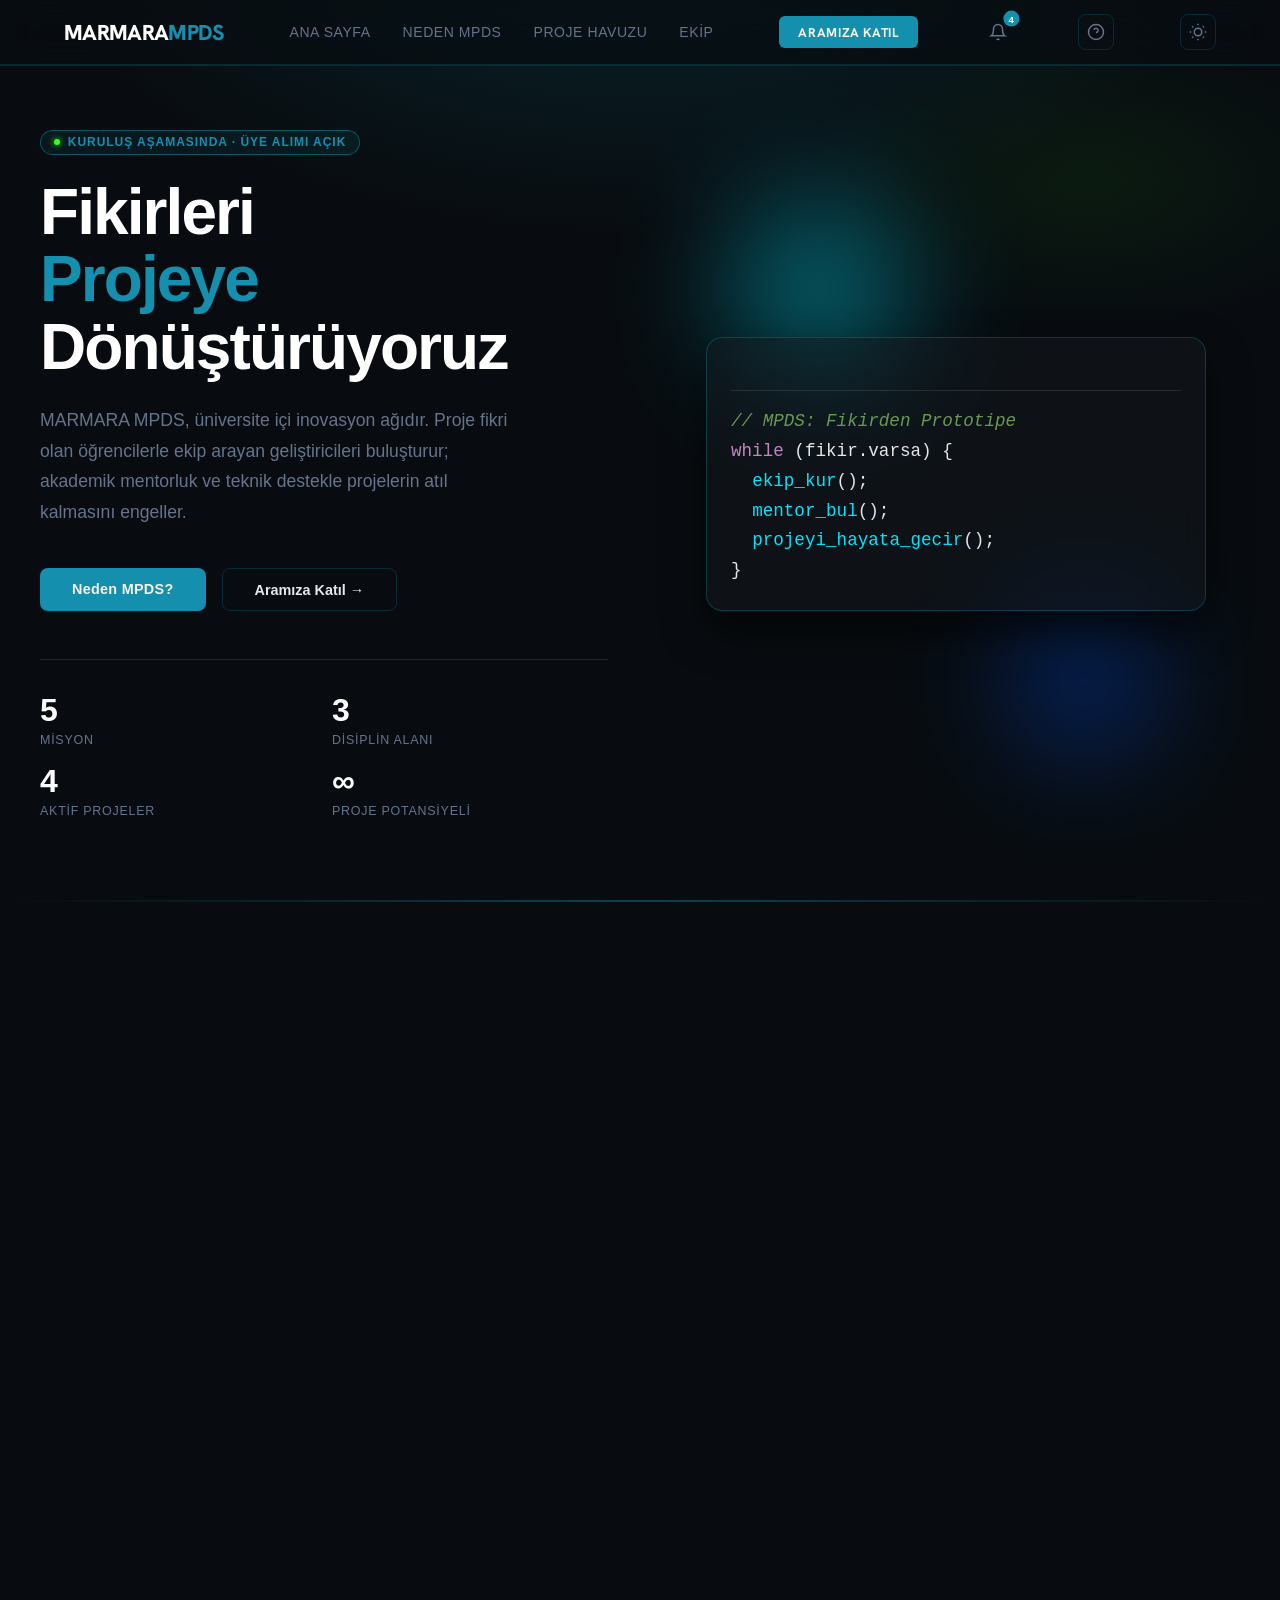
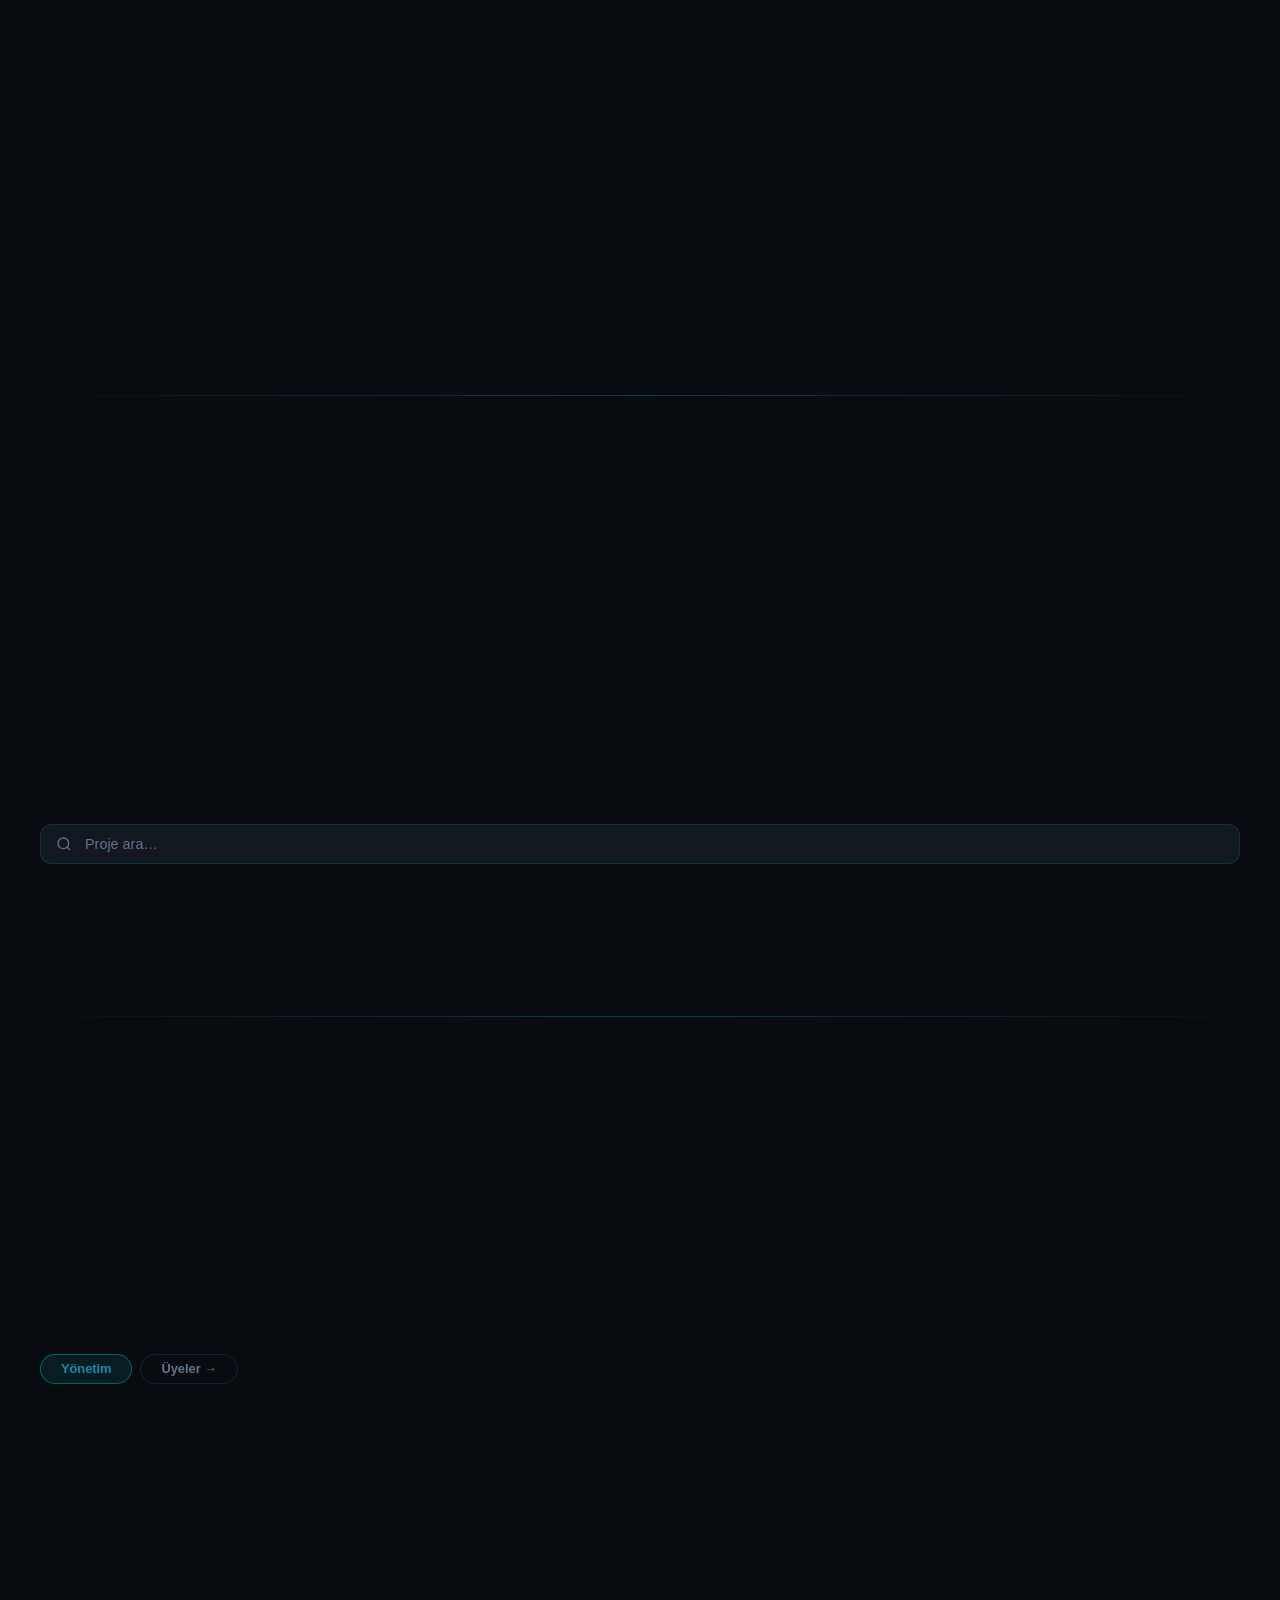
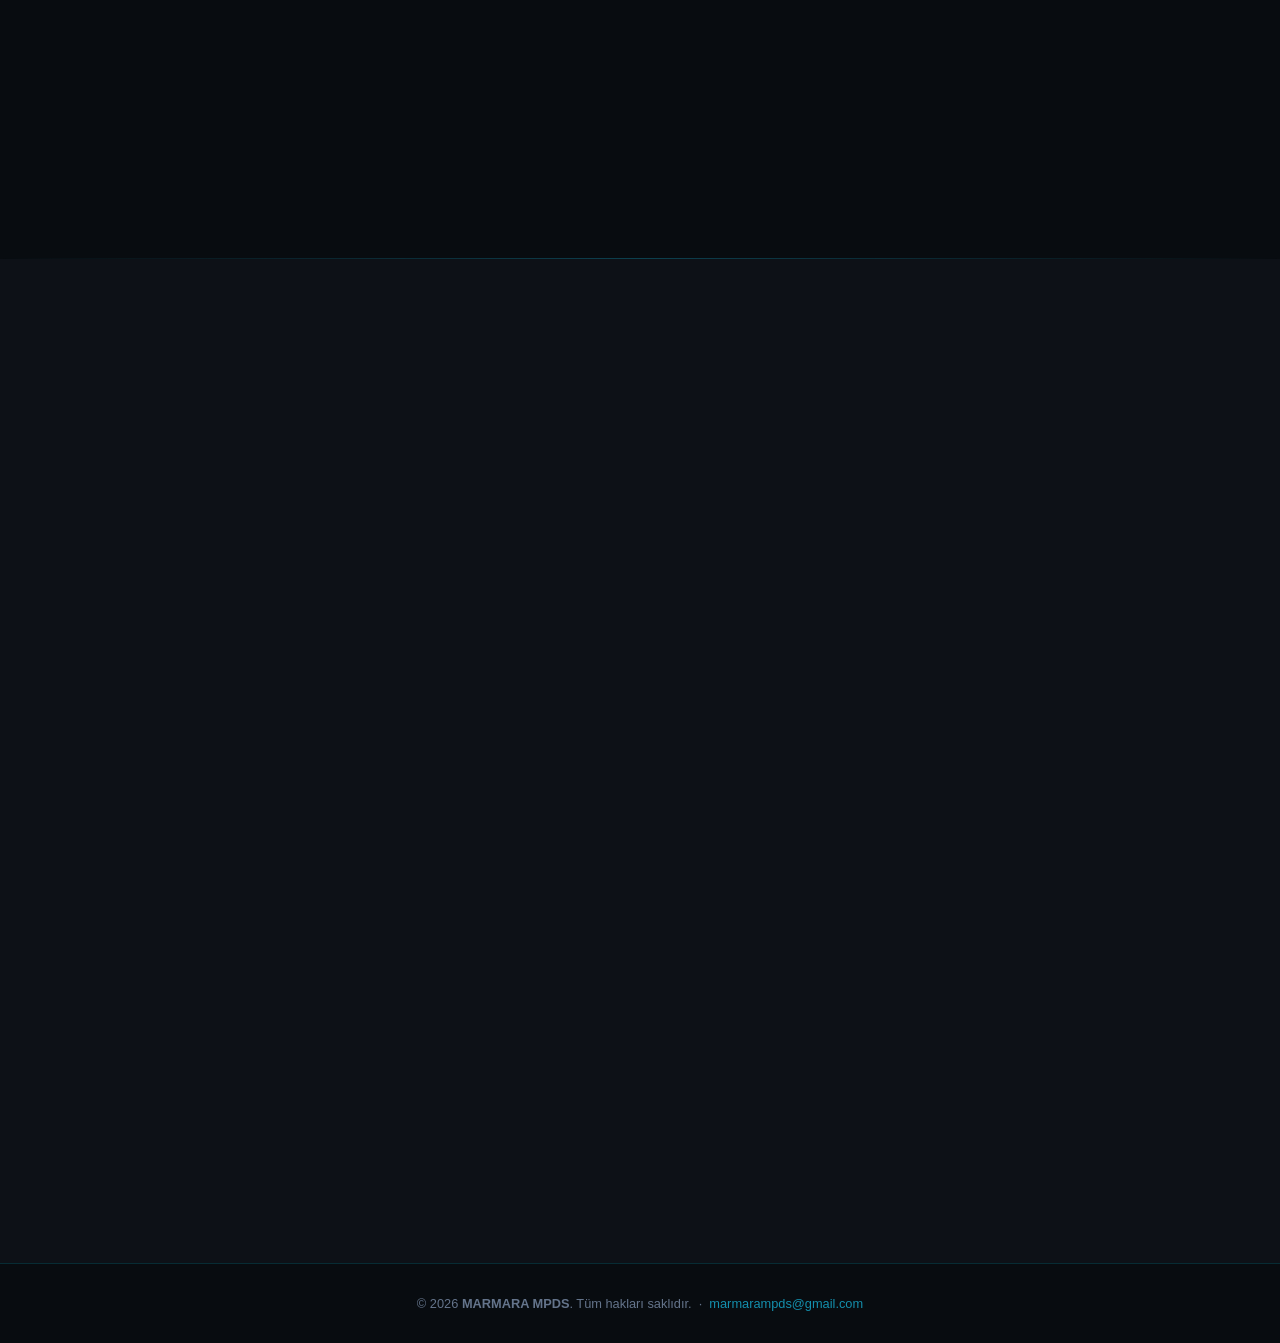
==== index.html @ b28e7d08 "Initial commit: MPDS project files Co-Authored-By: Claude Sonnet 4.6 <noreply@anthropic.com>" ====
<!DOCTYPE html>
<html lang="tr">
<head>
  <meta charset="UTF-8" />
  <meta name="viewport" content="width=device-width, initial-scale=1.0"/>
  <title>MARMARA MPDS</title>
  <meta name="description" content="MARMARA MPDS — Marmara Üniversitesi bünyesinde proje fikri olan öğrencilerle ekip arayan geliştiricileri buluşturan inovasyon ağı.">
  <meta property="og:title" content="MARMARA MPDS">
  <meta property="og:description" content="Fikirleri Projeye Dönüştürüyoruz. Ekip kur, mentor bul, projeyi hayata geçir.">
  <meta property="og:image" content="https://kayalarbk.github.io/MarmaraMPDS/favicon.png">
  <meta property="og:url" content="https://kayalarbk.github.io/MarmaraMPDS/">
  <meta property="og:type" content="website">
  <meta name="twitter:card" content="summary_large_image">
  <meta name="twitter:title" content="MARMARA MPDS">
  <meta name="twitter:description" content="Fikirleri Projeye Dönüştürüyoruz.">
  <meta name="twitter:image" content="https://kayalarbk.github.io/MarmaraMPDS/favicon.png">
  <meta property="og:site_name" content="MARMARA MPDS">
  <link rel="preconnect" href="https://fonts.googleapis.com">
  <link rel="preconnect" href="https://fonts.gstatic.com" crossorigin>
  <link href="https://fonts.googleapis.com/css2?family=Hanken+Grotesk:ital,wght@0,100..900;1,100..900&display=swap" rel="stylesheet">
<link rel="icon" type="image/png" href="assets/images/açık mpds.png">
  <link rel="stylesheet" href="css/style.css">
  <script src="https://cdn.jsdelivr.net/npm/@emailjs/browser@4/dist/email.min.js"></script>
  <script>
    (function(){
      var t = localStorage.getItem('mpds-theme') || 'dark';
      document.documentElement.setAttribute('data-theme', t);
    })();
  </script>
</head>
<body>
    
<!-- ═══ NAV ═══ -->
<nav>
  <div class="nav-inner">
    <div class="logo">MARMARA<span>MPDS</span></div>
    <ul class="nav-links">
      <li><a href="#hero">Ana Sayfa</a></li>
      <li><a href="#why">Neden MPDS</a></li>
      <li><a href="#projects">Proje Havuzu</a></li>
      <li><a href="#team">Ekip</a></li>
    </ul>
    <a href="#apply" class="nav-cta">Aramıza Katıl</a>
    <div class="ann-nav-wrap" id="ann-nav-wrap">
      <button class="ann-nav-btn" id="ann-nav-btn" onclick="toggleAnnDropdown()" aria-label="Duyurular">
        <svg viewBox="0 0 24 24" fill="none" stroke="currentColor" stroke-width="2" width="18" height="18">
          <path d="M18 8A6 6 0 0 0 6 8c0 7-3 9-3 9h18s-3-2-3-9"/>
          <path d="M13.73 21a2 2 0 0 1-3.46 0"/>
        </svg>
        <span class="ann-badge" id="ann-badge">4</span>
      </button>

      <div class="ann-dropdown" id="ann-dropdown">
        <div class="faq-dropdown-header">
          <span class="faq-dropdown-title">Duyurular & Takvim</span>
          <button class="faq-dropdown-close" onclick="toggleAnnDropdown()">×</button>
        </div>

        <div class="ann-tab-row">
          <button class="ann-tab active" data-tab="duyurular" onclick="switchAnnTab(this, 'duyurular')">
            <svg viewBox="0 0 24 24" fill="none" stroke="currentColor" stroke-width="2" width="13" height="13"><path d="M18 8A6 6 0 0 0 6 8c0 7-3 9-3 9h18s-3-2-3-9"/><path d="M13.73 21a2 2 0 0 1-3.46 0"/></svg>
            Duyurular
          </button>
          <button class="ann-tab" data-tab="takvim" onclick="switchAnnTab(this, 'takvim')">
            <svg viewBox="0 0 24 24" fill="none" stroke="currentColor" stroke-width="2" width="13" height="13"><rect x="3" y="4" width="18" height="18" rx="2"/><line x1="16" y1="2" x2="16" y2="6"/><line x1="8" y1="2" x2="8" y2="6"/><line x1="3" y1="10" x2="21" y2="10"/></svg>
            Takvim
          </button>
        </div>

        <div class="ann-pane" id="ann-pane-duyurular">
          <div class="ann-search-box">
            <input class="ann-search-input" id="ann-search" type="search" placeholder="Duyuru ara…" autocomplete="off" oninput="filterAnnouncements(this.value)">
          </div>
          <div class="ann-filter-row">
            <button class="ann-filter active" data-type="hepsi">Hepsi</button>
            <button class="ann-filter" data-type="etkinlik">Etkinlik</button>
            <button class="ann-filter" data-type="proje">Proje</button>
            <button class="ann-filter" data-type="haber">Haber</button>
          </div>
          <div class="ann-list" id="ann-list"></div>
        </div>

        <div class="ann-pane" id="ann-pane-takvim" style="display:none">
          <div class="ann-calendar-wrap">
            <div id="ann-calendar"></div>
            <div class="ann-upcoming-wrap">
              <div class="ann-upcoming-label">// Yaklaşan Etkinlikler</div>
              <div id="ann-upcoming"></div>
            </div>
          </div>
        </div>
      </div>
    </div>

    <div class="faq-nav-wrap" id="faq-nav-wrap">
      <button class="faq-nav-btn" id="faq-nav-btn" onclick="toggleFaqDropdown()" aria-label="SSS">
        <svg viewBox="0 0 24 24" fill="none" stroke="currentColor" stroke-width="2" width="18" height="18">
          <circle cx="12" cy="12" r="10"/>
          <path d="M9.09 9a3 3 0 0 1 5.83 1c0 2-3 3-3 3"/>
          <line x1="12" y1="17" x2="12.01" y2="17"/>
        </svg>
      </button>

      <div class="faq-dropdown" id="faq-dropdown">
        <div class="faq-dropdown-header">
          <span class="faq-dropdown-title">Sık Sorulan Sorular</span>
          <button class="faq-dropdown-close" onclick="toggleFaqDropdown()">×</button>
        </div>
        <div class="faq-dropdown-list">

          <div class="faq-item">
            <button class="faq-q" onclick="toggleFaq(this)">
              <span>Herkes başvurabilir mi, sadece Marmara öğrencileri mi?</span>
              <svg class="faq-arrow" viewBox="0 0 24 24" fill="none" stroke="currentColor" stroke-width="2" width="16" height="16"><polyline points="6 9 12 15 18 9"/></svg>
            </button>
            <div class="faq-a"><p>Şu an önceliğimiz Marmara Üniversitesi öğrencileri. Ancak farklı üniversitelerden öğrenciler de proje bazlı iş birliği için başvurabilir. Başvurunu gönder, birlikte değerlendirelim.</p></div>
          </div>

          <div class="faq-item">
            <button class="faq-q" onclick="toggleFaq(this)">
              <span>Başvurudan sonra süreç nasıl işliyor?</span>
              <svg class="faq-arrow" viewBox="0 0 24 24" fill="none" stroke="currentColor" stroke-width="2" width="16" height="16"><polyline points="6 9 12 15 18 9"/></svg>
            </button>
            <div class="faq-a"><p>Başvurunu aldıktan sonra en geç 1 hafta içinde e-posta ile dönüş yapıyoruz. Kısa bir tanışma görüşmesinin ardından seni ilgili proje ekibiyle buluşturuyoruz.</p></div>
          </div>

          <div class="faq-item">
            <button class="faq-q" onclick="toggleFaq(this)">
              <span>Haftada ne kadar zaman ayırmam gerekiyor?</span>
              <svg class="faq-arrow" viewBox="0 0 24 24" fill="none" stroke="currentColor" stroke-width="2" width="16" height="16"><polyline points="6 9 12 15 18 9"/></svg>
            </button>
            <div class="faq-a"><p>Minimum 3-4 saat haftalık yeterli. Proje yoğunluğuna ve rolüne göre bu süre değişebilir. Ders dönemlerinde esneklik sağlıyoruz.</p></div>
          </div>

          <div class="faq-item">
            <button class="faq-q" onclick="toggleFaq(this)">
              <span>Proje fikrim olmadan da katılabilir miyim?</span>
              <svg class="faq-arrow" viewBox="0 0 24 24" fill="none" stroke="currentColor" stroke-width="2" width="16" height="16"><polyline points="6 9 12 15 18 9"/></svg>
            </button>
            <div class="faq-a"><p>Kesinlikle. Proje Havuzu'ndaki mevcut projelere katılmak için sadece ilgili role başvurman yeterli. Fikir sahibi olmak zorunlu değil.</p></div>
          </div>

          <div class="faq-item">
            <button class="faq-q" onclick="toggleFaq(this)">
              <span>Projemi eklemek için teknik bilgi gerekiyor mu?</span>
              <svg class="faq-arrow" viewBox="0 0 24 24" fill="none" stroke="currentColor" stroke-width="2" width="16" height="16"><polyline points="6 9 12 15 18 9"/></svg>
            </button>
            <div class="faq-a"><p>Hayır. Proje fikrin ve neye ihtiyacın olduğunu bilmen yeterli. Teknik detayları birlikte netleştirebiliriz.</p></div>
          </div>

          <div class="faq-item">
            <button class="faq-q" onclick="toggleFaq(this)">
              <span>Projeme hoca desteği nasıl sağlanıyor?</span>
              <svg class="faq-arrow" viewBox="0 0 24 24" fill="none" stroke="currentColor" stroke-width="2" width="16" height="16"><polyline points="6 9 12 15 18 9"/></svg>
            </button>
            <div class="faq-a"><p>Periyodik "Proje Check-up" etkinliklerinde danışman hocalarımız ekiplere geri bildirim veriyor. Akademik danışmanlık için hoca-öğrenci iletişimini biz koordine ediyoruz.</p></div>
          </div>

          <div class="faq-item">
            <button class="faq-q" onclick="toggleFaq(this)">
              <span>MPDS'e katılmanın maddi bir maliyeti var mı?</span>
              <svg class="faq-arrow" viewBox="0 0 24 24" fill="none" stroke="currentColor" stroke-width="2" width="16" height="16"><polyline points="6 9 12 15 18 9"/></svg>
            </button>
            <div class="faq-a"><p>Hayır, tamamen ücretsiz. MPDS bir öğrenci kulübüdür, herhangi bir aidat veya katılım ücreti yoktur.</p></div>
          </div>

          <div class="faq-item">
            <button class="faq-q" onclick="toggleFaq(this)">
              <span>TEKNOFEST veya TÜBİTAK için destek alabilir miyim?</span>
              <svg class="faq-arrow" viewBox="0 0 24 24" fill="none" stroke="currentColor" stroke-width="2" width="16" height="16"><polyline points="6 9 12 15 18 9"/></svg>
            </button>
            <div class="faq-a"><p>Evet. Başvuru süreçleri, dokümantasyon hazırlığı ve danışman hocaya erişim konularında destek sağlıyoruz.</p></div>
          </div>

        </div>
      </div>
    </div>

    <button class="theme-toggle" id="theme-toggle" onclick="toggleTheme()" aria-label="Tema değiştir">
      <svg class="icon-sun" viewBox="0 0 24 24" fill="none" stroke="currentColor" stroke-width="2" width="18" height="18">
        <circle cx="12" cy="12" r="5"/>
        <path d="M12 1v2M12 21v2M4.22 4.22l1.42 1.42M18.36 18.36l1.42 1.42M1 12h2M21 12h2M4.22 19.78l1.42-1.42M18.36 5.64l1.42-1.42"/>
      </svg>
      <svg class="icon-moon" viewBox="0 0 24 24" fill="none" stroke="currentColor" stroke-width="2" width="18" height="18">
        <path d="M21 12.79A9 9 0 1 1 11.21 3 7 7 0 0 0 21 12.79z"/>
      </svg>
    </button>
    <div class="hamburger" id="hamburger" onclick="toggleMenu()" aria-label="Menüyü aç" role="button">
      <span></span><span></span><span></span>
    </div>
  </div>
  <div class="mobile-menu" id="mobile-menu">
    <a href="#hero" onclick="closeMenu()">Ana Sayfa</a>
    <a href="#why" onclick="closeMenu()">Neden MPDS</a>
    <a href="#projects" onclick="closeMenu()">Proje Havuzu</a>
    <a href="#team" onclick="closeMenu()">Ekip</a>
  </div>
</nav>

<!-- ═══ HERO ═══ -->
<section class="hero mesh-bg" id="hero">
  <div class="hero-inner">
    <div class="hero-content">
      <div class="hero-badge"><span class="dot"></span> Kuruluş Aşamasında · Üye Alımı Açık</div>
      <h1>Fikirleri<br/><a href="#projects" class="hero-project-link">Projeye</a><br/>Dönüştürüyoruz</h1>
      <p>MARMARA MPDS, üniversite içi inovasyon ağıdır. Proje fikri olan öğrencilerle ekip arayan geliştiricileri buluşturur; akademik mentorluk ve teknik destekle projelerin atıl kalmasını engeller.</p>
      
      <div class="hero-btns">
        <a href="#why" class="btn-primary">Neden MPDS?</a>
        <a href="#apply" class="btn-ghost">Aramıza Katıl →</a>
      </div>
      
      <div class="hero-stats">
        <div class="stat">
          <div class="stat-num" id="member-count">5</div>
          <div class="stat-label">Misyon</div>
        </div>
        <div class="stat">
          <div class="stat-num">3</div>
          <div class="stat-label">Disiplin Alanı</div>
        </div>
        <div class="stat">
          <div class="stat-num">4</div>
          <div class="stat-label">Aktif Projeler</div>
        </div>
        <div class="stat">
          <div class="stat-num">∞</div>
          <div class="stat-label">Proje Potansiyeli</div>
        </div>
      </div>
    </div>

    <div class="hero-right-visual">
      <div class="glow-orb orb-1"></div>
      <div class="glow-orb orb-2"></div>
      <div class="glass-card">
        <div class="card-header">
          <span class="dot red"></span>
          <span class="dot yellow"></span>
          <span class="dot green"></span>
        </div>
        <div class="card-body">
          <pre><code><span class="comment">// MPDS: Fikirden Prototipe</span>
<span class="keyword">while</span> (fikir.varsa) {
  <span class="function">ekip_kur</span>();
  <span class="function">mentor_bul</span>();
  <span class="function">projeyi_hayata_gecir</span>();
}</code></pre>
        </div>
      </div>
    </div>
  </div>
</section>
<div class="glow-line"></div>

<div class="glow-line"></div>

<!-- ═══ NEDEN MPDS ═══ -->
<section class="section" id="why">
  <div class="section-inner">
    <div class="reveal">
      <span class="section-label">// Misyonumuz</span>
      <h2 class="section-title">Neden <span style="color:var(--cyan)">MPDS</span>?</h2>
      <p class="section-sub">Pek çok öğrencinin harika fikirleri var — ama ekip bulamadığı veya teknik bir engelde takıldığı için projeler çöpe gidiyor. MPDS bu kaybı önlemek için var.</p>
    </div>

    <div class="why-grid">

      <div class="why-card reveal">
        <div class="why-num">01</div>
        <div class="why-icon">
          <svg viewBox="0 0 24 24" fill="none" stroke="currentColor" stroke-width="1.75">
            <circle cx="12" cy="12" r="3"/>
            <circle cx="5" cy="5" r="2"/>
            <circle cx="19" cy="5" r="2"/>
            <circle cx="5" cy="19" r="2"/>
            <circle cx="19" cy="19" r="2"/>
            <line x1="6.5" y1="6.5" x2="9.5" y2="9.5"/>
            <line x1="17.5" y1="6.5" x2="14.5" y2="9.5"/>
            <line x1="6.5" y1="17.5" x2="9.5" y2="14.5"/>
            <line x1="17.5" y1="17.5" x2="14.5" y2="14.5"/>
          </svg>
        </div>
        <h3 class="why-title">Ekosistem Oluşturma</h3>
        <p class="why-desc">Proje fikirleri olan yetenekli öğrencilerle, bu projelerde rol almak isteyen disiplinler arası (Yazılım, Donanım, Tasarım) ekip arkadaşlarını bir araya getiren bir köprü kuruyoruz.</p>
        <div class="why-tags">
          <span class="why-tag">Matchmaking</span>
          <span class="why-tag">Disiplinler Arası</span>
        </div>
      </div>

      <div class="why-card reveal">
        <div class="why-num">02</div>
        <div class="why-icon">
          <svg viewBox="0 0 24 24" fill="none" stroke="currentColor" stroke-width="1.75">
            <path d="M12 20.5l-8-4V8l8 4 8-4v8.5l-8 4z"/>
            <polyline points="4 8 12 4 20 8"/>
            <line x1="12" y1="12" x2="12" y2="20.5"/>
          </svg>
        </div>
        <h3 class="why-title">Teknik Mentorluk</h3>
        <p class="why-desc">Proje aşamasında takılan ekiplere teknik destek sağlıyor, kulüp içi tecrübe aktarımıyla projelerin yarıda kalmasını önlüyoruz. Kıdemli üyelerimiz yeni ekiplere yol gösterir.</p>
        <div class="why-tags">
          <span class="why-tag">Code Review</span>
          <span class="why-tag">Tecrübe Aktarımı</span>
        </div>
      </div>

      <div class="why-card reveal">
        <div class="why-num">03</div>
        <div class="why-icon">
          <svg viewBox="0 0 24 24" fill="none" stroke="currentColor" stroke-width="1.75">
            <path d="M22 10v6M2 10l10-5 10 5-10 5z"/>
            <path d="M6 12v5c0 2 3 3 6 3s6-1 6-3v-5"/>
          </svg>
        </div>
        <h3 class="why-title">Akademik Köprü</h3>
        <p class="why-desc">Öğrencilerin projelerini akademik bir zemine oturtmak için danışman hocalarla iletişim süreçlerini yönetiyor, projelerin bilimsel derinliğini artırıyoruz.</p>
        <div class="why-tags">
          <span class="why-tag">Hoca-Öğrenci</span>
          <span class="why-tag">Bilimsel Derinlik</span>
        </div>
      </div>

      <div class="why-card reveal">
        <div class="why-num">04</div>
        <div class="why-icon">
          <svg viewBox="0 0 24 24" fill="none" stroke="currentColor" stroke-width="1.75">
            <path d="M13 2L3 14h9l-1 8 10-12h-9l1-8z"/>
          </svg>
        </div>
        <h3 class="why-title">Sinerji Etkinlikleri</h3>
        <p class="why-desc">"Proje Günleri" ve "Sosyal Demo Günleri" gibi etkinliklerle ekiplerin motivasyonunu yüksek tutar, ilerleyişlerini hızlandırırız. Sadece kod değil, topluluk da kuruyoruz.</p>
        <div class="why-tags">
          <span class="why-tag">Demo Day</span>
          <span class="why-tag">Topluluk</span>
        </div>
      </div>

      <div class="why-card reveal">
        <div class="why-num">05</div>
        <div class="why-icon">
          <svg viewBox="0 0 24 24" fill="none" stroke="currentColor" stroke-width="1.75">
            <path d="M9 11l3 3 8-8"/>
            <path d="M20 12v7a2 2 0 0 1-2 2H5a2 2 0 0 1-2-2V6a2 2 0 0 1 2-2h11"/>
          </svg>
        </div>
        <h3 class="why-title">Hoca Panelleri & Kritikler</h3>
        <p class="why-desc">Belirli periyotlarla düzenlenen "Proje Check-up" etkinlikleri sayesinde, hocalarımızın geri bildirimleriyle projelerdeki teknik açıkları erken safhada kapatıyoruz.</p>
        <div class="why-tags">
          <span class="why-tag">Proje Check-up</span>
          <span class="why-tag">Erken Geri Bildirim</span>
        </div>
      </div>

      <div class="why-card why-highlight reveal">
        <div class="why-num">→</div>
        <div class="why-icon highlight-icon">
          <svg viewBox="0 0 24 24" fill="none" stroke="currentColor" stroke-width="1.75">
            <polygon points="12 2 15.09 8.26 22 9.27 17 14.14 18.18 21.02 12 17.77 5.82 21.02 7 14.14 2 9.27 8.91 8.26 12 2"/>
          </svg>
        </div>
        <h3 class="why-title">Marmara'ya Katkımız</h3>
        <p class="why-desc">Yüksek TEKNOFEST ve TÜBİTAK katılım oranı, üniversite-sanayi iş birliği için hazır prototipler ve nitelikli mezun profili. Hocalarımıza "olgunlaşmış" projeler sunuyoruz.</p>
        <div class="why-tags">
          <span class="why-tag">TEKNOFEST</span>
          <span class="why-tag">TÜBİTAK</span>
          <span class="why-tag">Sanayi İş Birliği</span>
        </div>
      </div>

    </div>
  </div>
</section>

<div class="glow-line"></div>

<!-- ═══ PROJE HAVUZU ═══ -->
<section class="section" id="projects">
  <div class="section-inner">
    <div class="reveal">
      <span class="section-label">// Proje Havuzu</span>
      <h2 class="section-title">Fikirler Burada,<br/>Sıra <span style="color:var(--cyan)">Sende</span></h2>
      <p class="section-sub">Ekip arayan, mentor arayan veya birlikte geliştirilecek fikirler. MPDS Proje Havuzu, atıl kalan potansiyellerin buluşma noktasıdır. Sen de fikrini paylaş ya da bir projeye katıl.</p>
    </div>

    <!-- Filtre Şeridi -->
    <div class="pool-filters reveal">
      <div class="pool-filter active"><span class="pf-dot"></span> Tüm Projeler</div>
      <div class="pool-filter"><span class="pf-dot ekip"></span> Ekip Arıyor</div>
      <div class="pool-filter"><span class="pf-dot mentor"></span> Mentor Arıyor</div>
      <div class="pool-filter"><span class="pf-dot fikir"></span> Fikir Aşamasında</div>
    </div>

    <div class="search-box">
      <svg viewBox="0 0 24 24" fill="none" stroke="currentColor" stroke-width="2" width="16" height="16"><circle cx="11" cy="11" r="8"/><path d="m21 21-4.35-4.35"/></svg>
      <input class="search-input" id="project-search" type="search" placeholder="Proje ara…" autocomplete="off" oninput="filterProjects(this.value)">
    </div>
    <div class="projects-grid" id="projects-grid"></div>

   
  </div>
</section>

<div class="glow-line"></div>

<!-- ═══ EKİP ═══ -->
<section class="section" id="team">
  <div class="section-inner">
    <div class="reveal">
      <span class="section-label">// Ekip</span>
      <h2 class="section-title">MPDS'i <span style="color:var(--cyan)">Hayata Geçiren</span><br/>İsimler</h2>
      <p class="section-sub">Kulübümüzü kuran ve yöneten çekirdek ekip. Tüm üyelerimizi görmek için Üyeler sayfasını ziyaret edebilirsin.</p>
    </div>

    <div class="team-switch-row">
      <button class="team-switch active">Yönetim</button>
      <a href="uyeler.html" class="team-switch">Üyeler →</a>
    </div>

    <div class="team-grid">

      <div class="member-card reveal" onclick="openModal('m2')">
        <div class="avatar-wrap">
          <img src="assets/team/furkan-yilmaz.jpg" alt="Furkan Yılmaz" onerror="this.style.display='none'; this.nextElementSibling.style.display='flex'">
          <div class="avatar-placeholder" style="display:none">FY</div>
        </div>
        <div class="member-name">Furkan YILMAZ</div>
        <div class="member-role">Başkan Yardımcısı</div>
        <p class="member-bio">Başkan yardımcısı olarak proje süreçlerini ve ekip koordinasyonunu yönetiyor. Backend altyapısı ve veri sistemleri tarafında çalışıyor.</p>
        <div class="member-links" onclick="event.stopPropagation()">
          <a href="mailto:frknyilm4z@gmail.com" class="icon-btn" title="E-posta">
            <svg viewBox="0 0 24 24" fill="none" stroke="currentColor" stroke-width="2"><path d="M4 4h16c1.1 0 2 .9 2 2v12c0 1.1-.9 2-2 2H4c-1.1 0-2-.9-2-2V6c0-1.1.9-2 2-2z"/><polyline points="22,6 12,13 2,6"/></svg>
          </a>
        </div>
      </div>

      <div class="member-card member-card-featured reveal" onclick="openModal('m1')">
        <div class="avatar-wrap">
          <img src="assets/team/baris-kaya.png" alt="Barış Kaya" onerror="this.style.display='none'; this.nextElementSibling.style.display='flex'">
          <div class="avatar-placeholder" style="display:none">BK</div>
        </div>
        <div class="member-name">Barış KAYA</div>
        <div class="member-role">Başkan</div>
        <p class="member-bio">MPDS'in kurucu başkanı. Kulübün genel vizyonunu, stratejik yönünü ve dış temsilini üstleniyor. Web altyapısı ve arayüz geliştirmeden sorumlu.</p>
        <div class="member-links" onclick="event.stopPropagation()">
          <a href="mailto:kayalarbk2004@gmail.com" class="icon-btn" title="E-posta">
            <svg viewBox="0 0 24 24" fill="none" stroke="currentColor" stroke-width="2"><path d="M4 4h16c1.1 0 2 .9 2 2v12c0 1.1-.9 2-2 2H4c-1.1 0-2-.9-2-2V6c0-1.1.9-2 2-2z"/><polyline points="22,6 12,13 2,6"/></svg>
          </a>
        </div>
      </div>

      <div class="member-card reveal" onclick="openModal('m3')">
        <div class="avatar-wrap">
          <img src="assets/team/salih-oguz.jpg" alt="Salih Oğuz" onerror="this.style.display='none'; this.nextElementSibling.style.display='flex'">
          <div class="avatar-placeholder" style="display:none">SO</div>
        </div>
        <div class="member-name">Salih OĞUZ</div>
        <div class="member-role">Kulüp Sekreteri</div>
        <p class="member-bio">Kulüp sekreteryasını yürütüyor; etkinlik organizasyonu, üye kayıtları ve hoca-öğrenci iletişim süreçlerinden sorumlu.</p>
        <div class="member-links" onclick="event.stopPropagation()">
          <a href="mailto:salihoguz06@gmail.com" class="icon-btn" title="E-posta">
            <svg viewBox="0 0 24 24" fill="none" stroke="currentColor" stroke-width="2"><path d="M4 4h16c1.1 0 2 .9 2 2v12c0 1.1-.9 2-2 2H4c-1.1 0-2-.9-2-2V6c0-1.1.9-2 2-2z"/><polyline points="22,6 12,13 2,6"/></svg>
          </a>
        </div>
      </div>

    </div>
  </div>
</section>

<div class="glow-line"></div>

<!-- ═══ APPLY ═══ -->
<section class="section apply-section" id="apply">
  <div class="apply-inner">
    <div class="reveal" style="text-align:center;margin-bottom:3rem">
      <span class="section-label">// Başvuru</span>
      <h2 class="section-title">Ekibe Katıl</h2>
      <p class="section-sub" style="margin:0 auto">Yeteneklerini ve vizyonunu bizimle paylaş. En iyi takım, en cesur bireylerden oluşur.</p>
    </div>

    <div class="form-card reveal">
      <div class="form-row">
        <div class="form-group">
          <label class="form-label">Ad <span>*</span></label>
          <input type="text" class="form-input" placeholder="Adınız" id="f-name"/>
        </div>
        <div class="form-group">
          <label class="form-label">Soyad <span>*</span></label>
          <input type="text" class="form-input" placeholder="Soyadınız" id="f-surname"/>
        </div>
      </div>

      <div class="form-group">
        <label class="form-label">E-posta <span>*</span></label>
        <input type="email" class="form-input" placeholder="ornek@email.com" id="f-email"/>
      </div>

      <div class="form-group" id="apply-context-group" style="display:none">
        <label class="form-label">
          <svg class="position-info-icon" viewBox="0 0 16 16" fill="none" stroke="currentColor" stroke-width="1.75" width="13" height="13">
            <circle cx="8" cy="8" r="7"/>
            <line x1="8" y1="7" x2="8" y2="11"/>
            <circle cx="8" cy="5" r=".5" fill="currentColor" stroke="none"/>
          </svg>
          Başvurduğun Pozisyon
        </label>
        <div class="position-field-wrap">
          <input type="text" class="form-input position-input" id="f-position" readonly />
          <button type="button" class="position-clear-btn" id="position-clear-btn" title="Pozisyon bağlamını kaldır" aria-label="Pozisyon bağlamını kaldır">×</button>
        </div>
      </div>

      <div class="form-group">
        <label class="form-label">Yetenekler</label>
        <div class="checkbox-grid">
          <label class="checkbox-item">
            <input type="checkbox" value="React / Vue"/>
            <div class="custom-checkbox"><svg viewBox="0 0 12 12" fill="none" stroke="currentColor" stroke-width="2.5"><polyline points="1.5,6 4.5,9 10.5,3"/></svg></div>
            <span class="checkbox-label">React / Vue</span>
          </label>
          <label class="checkbox-item">
            <input type="checkbox" value="Node.js"/>
            <div class="custom-checkbox"><svg viewBox="0 0 12 12" fill="none" stroke="currentColor" stroke-width="2.5"><polyline points="1.5,6 4.5,9 10.5,3"/></svg></div>
            <span class="checkbox-label">Node.js</span>
          </label>
          <label class="checkbox-item">
            <input type="checkbox" value="Python"/>
            <div class="custom-checkbox"><svg viewBox="0 0 12 12" fill="none" stroke="currentColor" stroke-width="2.5"><polyline points="1.5,6 4.5,9 10.5,3"/></svg></div>
            <span class="checkbox-label">Python</span>
          </label>
          <label class="checkbox-item">
            <input type="checkbox" value="UI/UX Design"/>
            <div class="custom-checkbox"><svg viewBox="0 0 12 12" fill="none" stroke="currentColor" stroke-width="2.5"><polyline points="1.5,6 4.5,9 10.5,3"/></svg></div>
            <span class="checkbox-label">UI/UX Design</span>
          </label>
          <label class="checkbox-item">
            <input type="checkbox" value="DevOps / K8s"/>
            <div class="custom-checkbox"><svg viewBox="0 0 12 12" fill="none" stroke="currentColor" stroke-width="2.5"><polyline points="1.5,6 4.5,9 10.5,3"/></svg></div>
            <span class="checkbox-label">DevOps / K8s</span>
          </label>
          <label class="checkbox-item">
            <input type="checkbox" value="Veri Bilimi"/>
            <div class="custom-checkbox"><svg viewBox="0 0 12 12" fill="none" stroke="currentColor" stroke-width="2.5"><polyline points="1.5,6 4.5,9 10.5,3"/></svg></div>
            <span class="checkbox-label">Veri Bilimi</span>
          </label>
          <label class="checkbox-item">
            <input type="checkbox" value="Mobile"/>
            <div class="custom-checkbox"><svg viewBox="0 0 12 12" fill="none" stroke="currentColor" stroke-width="2.5"><polyline points="1.5,6 4.5,9 10.5,3"/></svg></div>
            <span class="checkbox-label">Mobile (iOS/Android)</span>
          </label>
          <label class="checkbox-item">
            <input type="checkbox" value="Blockchain"/>
            <div class="custom-checkbox"><svg viewBox="0 0 12 12" fill="none" stroke="currentColor" stroke-width="2.5"><polyline points="1.5,6 4.5,9 10.5,3"/></svg></div>
            <span class="checkbox-label">Blockchain</span>
          </label>
        </div>
      </div>

      <div class="form-group" style="margin-top:.5rem">
        <label class="form-label">Neden Bize Katılmak İstiyorsun? <span>*</span></label>
        <textarea class="form-textarea" placeholder="Motivasyonunu, hedeflerini ve bize katabileceğin değeri anlat..." id="f-why"></textarea>
      </div>

      <button class="submit-btn" id="submit-btn" onclick="submitForm()">Başvuruyu Gönder →</button>
    </div>
  </div>
</section>

<!-- ═══ FOOTER ═══ -->
<footer>
  <p>© 2026 <strong>MARMARA MPDS</strong>. Tüm hakları saklıdır. &nbsp;·&nbsp; <a href="mailto:marmarampds@gmail.com">marmarampds@gmail.com</a></p>
</footer>

<!-- ═══ PROJE EKLE MODAL ═══ -->
<div class="modal-overlay" id="project-modal-overlay" onclick="closeProjectModal(event)">
  <div class="modal" id="project-modal-box">
    <button class="modal-close" onclick="closeProjectModal()" aria-label="Kapat">
      <svg viewBox="0 0 24 24" fill="none" stroke="currentColor" stroke-width="2" width="18" height="18">
        <path d="M18 6 6 18M6 6l12 12"/>
      </svg>
    </button>

    <span class="section-label" style="display:block;margin-bottom:.4rem">// Proje Havuzu</span>
    <h3 class="pm-modal-heading">Projeyi Ekle</h3>

    <!-- Adım Göstergesi -->
    <div class="pm-steps">
      <div class="pm-step active" id="pm-step-1">
        <span class="pm-step-num">1</span>
        <span class="pm-step-label">Temel Bilgiler</span>
      </div>
      <div class="pm-step-divider"></div>
      <div class="pm-step" id="pm-step-2">
        <span class="pm-step-num">2</span>
        <span class="pm-step-label">Ekip Rolleri</span>
      </div>
    </div>

    <!-- Adım 1 -->
    <div id="pm-page-1">
      <div class="form-group">
        <label class="form-label">Proje Adı <span>*</span></label>
        <input type="text" class="form-input" id="pm-title" placeholder="Örn: Akıllı Kampüs Uygulaması"/>
      </div>
      <div class="form-group">
        <label class="form-label">Kısa Açıklama <span>*</span></label>
        <input type="text" class="form-input" id="pm-desc" placeholder="Kart üzerinde görünecek özet (max 160 karakter)" maxlength="160"/>
      </div>
      <div class="form-group">
        <label class="form-label">Uzun Açıklama <span>*</span></label>
        <textarea class="form-textarea" id="pm-long-desc" placeholder="Projeyi detaylıca anlat; hedefler, teknolojiler, katkı beklentilerin..."></textarea>
      </div>
      <div class="form-group">
        <label class="form-label">Durum <span>*</span></label>
        <select class="form-input pm-select" id="pm-status">
          <option value="ekip-ariyor">Ekip Arıyor</option>
          <option value="mentor-ariyor">Mentor Arıyor</option>
          <option value="fikir-asamasi">Fikir Aşaması</option>
        </select>
      </div>
      <div class="form-group">
        <label class="form-label">Teknoloji Etiketleri</label>
        <input type="text" class="form-input" id="pm-tags" placeholder="React, Node.js, Python (virgülle ayır)"/>
      </div>
      <div class="form-row">
        <div class="form-group">
          <label class="form-label">Ad <span>*</span></label>
          <input type="text" class="form-input" id="pm-name" placeholder="Adınız"/>
        </div>
        <div class="form-group">
          <label class="form-label">Soyad <span>*</span></label>
          <input type="text" class="form-input" id="pm-surname" placeholder="Soyadınız"/>
        </div>
      </div>
      <div class="form-group">
        <label class="form-label">İletişim E-postası <span>*</span></label>
        <input type="email" class="form-input" id="pm-email" placeholder="ornek@email.com"/>
      </div>
      <div class="pm-footer">
        <div></div>
        <button class="submit-btn pm-action-btn" onclick="pmGoStep2()">Devam →</button>
      </div>
    </div>

    <!-- Adım 2 -->
    <div id="pm-page-2" style="display:none">
      <div class="pm-roles-header">
        <span class="form-label">Açık Roller</span>
        <button class="pm-add-role-btn" onclick="pmAddRole()" id="pm-add-role-btn">+ Rol Ekle</button>
      </div>
      <div id="pm-roles-list"></div>
      <p class="pm-roles-hint">Maksimum 5 rol ekleyebilirsiniz. Rol eklemeden de devam edebilirsiniz.</p>
      <div class="pm-footer">
        <button class="pm-back-btn" onclick="pmGoStep1()">← Geri</button>
        <button class="submit-btn pm-action-btn" onclick="submitProject()">Projeyi Ekle →</button>
      </div>
    </div>
  </div>
</div>

<!-- ═══ DUYURU DETAY MODAL ═══ -->
<div class="modal-overlay" id="ann-modal-overlay" onclick="closeAnnModal(event)">
  <div class="modal" id="ann-modal-box" onclick="event.stopPropagation()">
    <button class="modal-close" onclick="closeAnnModal()" aria-label="Kapat">
      <svg viewBox="0 0 24 24" fill="none" stroke="currentColor" stroke-width="2" width="18" height="18">
        <path d="M18 6 6 18M6 6l12 12"/>
      </svg>
    </button>
    <div id="ann-modal-content"></div>
  </div>
</div>

<!-- ═══ MODALS ═══ -->
<div class="modal-overlay" id="overlay" onclick="closeModal(event)">
  <div class="modal" id="modal-box">
    <button class="modal-close" onclick="closeModal()" aria-label="Kapat">
      <svg viewBox="0 0 24 24" fill="none" stroke="currentColor" stroke-width="2" width="18" height="18">
        <path d="M18 6 6 18M6 6l12 12"/>
      </svg>
    </button>
    <div id="modal-content"></div>
  </div>
</div>

<!-- ═══ TOAST ═══ -->
<div class="toast" id="toast">
  <span class="toast-dot"></span>
  <span id="toast-msg">Başvurunuz başarıyla gönderildi!</span>
</div>

<script type="module" src="js/script-firebase.js"></script>
</body>
</html>
---- css/style.css ----
:root {
      --cyan: #148fad;
      --cyan-dim: #007495;
      --green: #39ff14;
      --bg: #080c10;
      --bg2: #0d1117;
      --bg3: #111820;
      --border: rgba(0,229,255,0.15);
      --text: #e2e8f0;
      --muted: #64748b;
    }
    

    /* ══════════════════════════════════════
       LIGHT MODE
    ══════════════════════════════════════ */
    [data-theme="light"] {
      --green: #1a9428;
      --bg: #f9f5ee;
      --bg2: #f2eadd;
      --bg3: #faf4ea;
      --border: rgba(0, 100, 140, 0.18);
      --text: #1a2433;
      --muted: #607080;
    }

    /* smooth transition for theme switch */
    body, nav, .modal, .form-card, .why-card, .member-card, .project-card,
    .glass-card, .detail-block, .detail-sidebar-block, .toast, footer {
      transition: background-color 0.25s, border-color 0.25s, color 0.25s, box-shadow 0.25s;
    }

    /* NAV */
    [data-theme="light"] nav {
      background: rgba(249, 245, 238, 0.88);
    }
    [data-theme="light"] .mobile-menu {
      background: rgba(249, 245, 238, 0.98);
    }
    [data-theme="light"] .mobile-menu a {
      border-bottom-color: rgba(0,0,0,.07);
    }

    /* HEADINGS & hardcoded white text */
    [data-theme="light"] .logo,
    [data-theme="light"] .hero h1,
    [data-theme="light"] .section-title,
    [data-theme="light"] .project-name,
    [data-theme="light"] .why-title,
    [data-theme="light"] .member-name,
    [data-theme="light"] .modal-name,
    [data-theme="light"] .stat-num,
    [data-theme="light"] .metric-val,
    [data-theme="light"] .detail-title,
    [data-theme="light"] .detail-team-name,
    [data-theme="light"] .detail-cta-title,
    [data-theme="light"] .detail-role-title { color: var(--text); }

    /* BODY NOISE */
    [data-theme="light"] body::before { opacity: 0.12; }

    /* MESH BACKGROUND */
    [data-theme="light"] .mesh-bg {
      background:
        radial-gradient(ellipse 80% 60% at 50% -10%, rgba(0, 122, 153, 0.1) 0%, transparent 60%),
        radial-gradient(ellipse 40% 30% at 85% 20%, rgba(26, 148, 40, 0.06) 0%, transparent 55%),
        var(--bg);
    }

    /* GLASS CARD */
    [data-theme="light"] .glass-card {
      background: rgba(255, 252, 247, 0.75);
      border-color: rgba(0, 100, 140, 0.2);
      box-shadow: 0 20px 40px rgba(0,0,0,.12);
    }
    [data-theme="light"] .glass-card code { color: #2d3748; }
    [data-theme="light"] .card-header { border-bottom-color: rgba(0,0,0,.1); }
    [data-theme="light"] .comment { color: #4a7c59; }
    [data-theme="light"] .keyword { color: #9333ea; }

    /* HERO STATS border */
    [data-theme="light"] .hero-stats { border-top-color: rgba(0,0,0,.1); }

    /* AVATAR */
    [data-theme="light"] .avatar-placeholder {
      background: linear-gradient(135deg, #d0e4ef, #b8d4e4);
    }

    /* MODAL/DETAIL body text */
    [data-theme="light"] .modal-bio { color: #4a5568; }
    [data-theme="light"] .detail-block-text { color: #374151; }
    [data-theme="light"] .detail-goals li { color: #374151; }

    /* FORM */
    [data-theme="light"] .form-input,
    [data-theme="light"] .form-textarea {
      background: rgba(0,0,0,.04);
      border-color: rgba(0,0,0,.12);
    }
    [data-theme="light"] .checkbox-item { border-color: rgba(0,0,0,.1); }
    [data-theme="light"] .custom-checkbox { border-color: rgba(0,0,0,.2); }

    /* PROJECT CARDS */
    [data-theme="light"] .project-card-cta { border-top-color: rgba(0,0,0,.08); }
    [data-theme="light"] .project-tag {
      background: rgba(0,0,0,.04);
      border-color: rgba(0,0,0,.08);
    }
    [data-theme="light"] .project-roles {
      background: rgba(0,0,0,.03);
      border-color: rgba(0,0,0,.06);
    }

    /* TEAM */
    [data-theme="light"] .detail-team-member {
      background: rgba(0,0,0,.03);
      border-color: rgba(0,0,0,.06);
    }

    /* GLow orbs daha hafif */
    [data-theme="light"] .glow-orb { opacity: 0.12; }

    /* THEME TOGGLE BUTTON */
    .theme-toggle {
      width: 36px; height: 36px; border-radius: 8px;
      border: 1px solid var(--border); background: none;
      color: var(--muted); cursor: pointer;
      display: flex; align-items: center; justify-content: center;
      transition: color .2s, border-color .2s, background .2s;
      flex-shrink: 0;
    }
    .theme-toggle:hover {
      color: var(--cyan);
      border-color: rgba(8, 191, 211, 0.4);
      background: rgba(0,229,255,.07);
    }
    [data-theme="light"] .theme-toggle:hover {
      border-color: rgba(0, 122, 153, 0.4);
      background: rgba(0, 122, 153, 0.07);
    }

    /* dark modda güneş, light modda ay göster */
    .icon-moon { display: none; }
    .icon-sun  { display: block; }
    [data-theme="light"] .icon-moon { display: block; }
    [data-theme="light"] .icon-sun  { display: none; }

    html { scroll-behavior: smooth; }

    * { box-sizing: border-box; margin: 0; padding: 0; }

    body {
      background: var(--bg);
      color: var(--text);
      font-family: 'DM Sans', sans-serif;
      overflow-x: hidden;
    }

    h1,h2,h3,h4,h5 { font-family: 'Syne', sans-serif; }

    body::before {
      content: '';
      position: fixed; inset: 0; z-index: 0; pointer-events: none;
      background-image: url("data:image/svg+xml,%3Csvg viewBox='0 0 200 200' xmlns='http://www.w3.org/2000/svg'%3E%3Cfilter id='noise'%3E%3CfeTurbulence type='fractalNoise' baseFrequency='0.9' numOctaves='4' stitchTiles='stitch'/%3E%3C/filter%3E%3Crect width='100%25' height='100%25' filter='url(%23noise)' opacity='0.04'/%3E%3C/svg%3E");
      background-size: 200px;
      opacity: 0.4;
    }

    .mesh-bg {
      background:
        radial-gradient(ellipse 80% 60% at 50% -10%, rgba(0,229,255,0.12) 0%, transparent 60%),
        radial-gradient(ellipse 40% 30% at 85% 20%, rgba(57,255,20,0.06) 0%, transparent 55%),
        var(--bg);
    }

    .glow-line {
      height: 1px;
      background: linear-gradient(90deg, transparent, var(--cyan), transparent);
      opacity: 0.4;
    }

    nav {
      position: fixed; top: 0; left: 0; right: 0; z-index: 100;
      backdrop-filter: blur(18px) saturate(1.4);
      background: rgba(8,12,16,0.75);
      border-bottom: 1px solid var(--border);
    }

    .nav-inner {
      max-width: 1200px; margin: 0 auto;
      display: flex; align-items: center; justify-content: space-between;
      padding: 0 1.5rem; height: 64px;
    }

    .logo {
      font-family: 'Hanken Grotesk', sans-serif; font-weight: 800;
      font-size: 1.35rem; letter-spacing: -0.03em;
      color: #fff;
    }
    .logo span { color: var(--cyan); }

    .nav-links { display: flex; gap: 2rem; list-style: none; }
    .nav-links a {
      color: var(--muted); font-size: .875rem; font-weight: 500;
      text-decoration: none; transition: color .2s;
      letter-spacing: 0.04em; text-transform: uppercase;
    }
    .nav-links a:hover { color: var(--cyan); }

    .nav-cta {
      padding: .45rem 1.2rem; border-radius: 6px;
      background: var(--cyan); color: #faf4ea;
      font-family: 'Hanken Grotesk', sans-serif; font-weight: 700;
      font-size: .8rem; letter-spacing: .05em; text-transform: uppercase;
      text-decoration: none; transition: box-shadow .2s, transform .15s;
    }
    .nav-cta:hover { box-shadow: 0 0 20px rgba(0,229,255,.5); transform: translateY(-1px); }

    .hamburger { display: none; flex-direction: column; gap: 5px; cursor: pointer; padding: 4px; }
    .hamburger span { display: block; width: 24px; height: 2px; background: var(--cyan); border-radius: 2px; transition: .3s; }
    .hamburger.open span:nth-child(1) { transform: translateY(7px) rotate(45deg); }
    .hamburger.open span:nth-child(2) { opacity: 0; }
    .hamburger.open span:nth-child(3) { transform: translateY(-7px) rotate(-45deg); }

    .hamburger { display: none; flex-direction: column; gap: 5px; cursor: pointer; padding: 8px; border-radius: 6px; }

    .mobile-menu {
      display: flex; flex-direction: column; gap: 0;
      background: rgba(8,12,16,0.97); border-bottom: 1px solid var(--border);
      max-height: 0; overflow: hidden;
      transition: max-height .32s cubic-bezier(.4,0,.2,1);
    }
    .mobile-menu a {
      padding: .85rem 1.5rem; color: var(--text); text-decoration: none;
      font-size: .95rem; border-bottom: 1px solid rgba(255,255,255,.05);
      transition: background .2s, color .2s;
      min-height: 44px; display: flex; align-items: center;
    }
    .mobile-menu a:hover { color: var(--cyan); background: rgba(0,229,255,.04); }
    .mobile-menu.open { max-height: 400px; }

    .hero {
      min-height: 100vh; display: flex; align-items: center;
      padding: 7rem 1.5rem 4rem;
      position: relative;
    }

    .hero-inner {
      max-width: 1200px; margin: 0 auto; width: 100%;
      display: grid; grid-template-columns: 1fr 1fr; gap: 4rem; align-items: center;
    }

    .hero-badge {
      display: inline-flex; align-items: center; gap: .5rem;
      padding: .3rem .8rem; border-radius: 999px;
      border: 1px solid rgba(0,229,255,.3);
      background: rgba(0,229,255,.06);
      font-size: .75rem; font-weight: 600; letter-spacing: .08em;
      text-transform: uppercase; color: var(--cyan); margin-bottom: 1.5rem;
    }

    .hero-badge .dot {
      width: 6px; height: 6px; border-radius: 50%;
      background: var(--green);
      box-shadow: 0 0 6px var(--green);
      animation: pulse-dot 2s infinite;
    }

    @keyframes pulse-dot {
      0%,100% { opacity: 1; }
      50% { opacity: .3; }
    }

    .hero h1 {
      font-size: clamp(2.6rem, 5vw, 4.2rem);
      font-weight: 800; line-height: 1.05; letter-spacing: -.03em;
      color: #fff; margin-bottom: 1.5rem;
    }

     .hero-project-link {
      color: var(--cyan);
      text-decoration: none;
      /* Yumuşak bir geçiş için süreyi biraz artırdık */
      transition: text-shadow 0.3s ease-in-out; 
    }

    .hero-project-link:hover {
      /* Harflerin etrafındaki yoğunluğu azaltılmış, daha dengeli gölge */
      text-shadow: 
      0 0 4px rgba(0, 116, 149, 0.8), 
      0 0 8px rgba(0, 116, 149, 0.4);
    }

    .hero p {
      font-size: 1.1rem; color: var(--muted); line-height: 1.75;
      margin-bottom: 2.5rem; max-width: 480px;
    }

    .hero-btns { display: flex; gap: 1rem; flex-wrap: wrap; }

    .btn-primary {
      padding: .8rem 2rem; border-radius: 8px;
      background: var(--cyan); color: #faf4ea;
      font-family: 'Syne', sans-serif; font-weight: 700;
      font-size: .9rem; text-decoration: none;
      transition: box-shadow .25s, transform .15s;
      letter-spacing: .02em;
    }
    .btn-primary:hover { box-shadow: 0 0 30px rgba(0,229,255,.45); transform: translateY(-2px); }

    .btn-ghost {
      padding: .8rem 2rem; border-radius: 8px;
      border: 1px solid var(--border); color: var(--text);
      font-family: 'Syne', sans-serif; font-weight: 600;
      font-size: .9rem; text-decoration: none;
      transition: border-color .2s, color .2s, background .2s;
    }
    .btn-ghost:hover { border-color: var(--cyan); color: var(--cyan); background: rgba(0,229,255,.05); }

    .hero-stats {
      display: grid; grid-template-columns: 1fr 1fr; gap: 1rem;
      margin-top: 3rem; padding-top: 2rem;
      border-top: 1px solid var(--border);
    }

    .stat { display: flex; flex-direction: column; gap: .25rem; }
    .stat-num {
      font-family: 'Syne', sans-serif; font-size: 2rem; font-weight: 800;
      color: #fff; letter-spacing: -.03em;
    }
    .stat-label { font-size: .78rem; color: var(--muted); text-transform: uppercase; letter-spacing: .06em; }

.hero-right-visual {
  position: relative;
  display: flex;
  justify-content: center;
  align-items: center;
  width: 100%;
  height: 100%;
  min-height: 650px;
}

.glass-card {
  position: relative;
  z-index: 2;
  background: rgba(20, 25, 30, 0.5);
  backdrop-filter: blur(12px);
  -webkit-backdrop-filter: blur(12px);
  border: 1px solid rgba(0, 229, 255, 0.2);
  border-radius: 16px;
  padding: 24px;
  box-shadow: 0 20px 40px rgba(0, 0, 0, 0.6);
  min-width: 500px;
  animation: float 6s ease-in-out infinite;
}

@keyframes float {
  0% { transform: translateY(0px); }
  50% { transform: translateY(-15px); }
  100% { transform: translateY(0px); }
}

.card-header {
  display: flex;
  gap: 8px;
  margin-bottom: 16px;
  padding-bottom: 16px;
  border-bottom: 1px solid rgba(255, 255, 255, 0.1);
}

.dot {
  width: 12px;
  height: 12px;
  border-radius: 50%;
}

.glass-card pre {
  margin: 0;
}

.glass-card code {
  font-family: 'Fira Code', 'Courier New', Courier, monospace;
  font-size: 1.1rem;
  line-height: 1.7;
  color: #e6e6e6;
}

.comment { color: #6a9955; font-style: italic; }
.keyword { color: #c586c0; }
.function { color: #00e5ff; }

.glow-orb {
  position: absolute;
  border-radius: 50%;
  filter: blur(60px);
  z-index: 1;
  opacity: 0.4;
}

.orb-1 {
  width: 180px;
  height: 180px;
  background: #00e5ff;
  top: 10%;
  left: 10%;
  animation: pulse 4s alternate infinite;
}

.orb-2 {
  width: 140px;
  height: 140px;
  background: #0055ff;
  bottom: 10%;
  right: 15%;
  animation: pulse 5s alternate infinite reverse;
}

@keyframes pulse {
  0% { transform: scale(0.9); opacity: 0.3; }
  100% { transform: scale(1.1); opacity: 0.6; }
}

   


    
  
    

    .section { padding: 6rem 1.5rem; position: relative; }
    .section-inner { max-width: 1200px; margin: 0 auto; }

    .section-label {
      display: inline-block; font-size: .72rem; font-weight: 700;
      letter-spacing: .12em; text-transform: uppercase;
      color: var(--cyan); margin-bottom: .75rem;
    }

    .section-title {
      font-size: clamp(2rem, 4vw, 3rem); font-weight: 800;
      letter-spacing: -.03em; color: #fff; margin-bottom: 1rem; line-height: 1.1;
    }

    .section-sub {
      font-size: 1.05rem; color: var(--muted); line-height: 1.75;
      max-width: 540px;
    }

    /* ══════════════════════════════════════
       PROJECTS SECTION
    ══════════════════════════════════════ */
    .projects-grid {
      display: grid;
      grid-template-columns: repeat(12, 1fr);
      gap: 1.25rem;
      margin-top: 3.5rem;
      grid-auto-flow: dense;
    }

    #projects-grid .project-card[style*="display: none"] {
      display: none !important;
    }

    /* Featured large card */
    .project-card {
      background: var(--bg3);
      border: 1px solid var(--border);
      border-radius: 18px;
      padding: 2rem;
      position: relative;
      overflow: hidden;
      transition: transform .3s, box-shadow .3s, border-color .3s;
      cursor: default;
    }

    .project-card::after {
      content: '';
      position: absolute; inset: 0; border-radius: 18px;
      background: radial-gradient(circle at 0% 0%, rgba(0,229,255,.07), transparent 60%);
      opacity: 0; transition: opacity .3s;
      pointer-events: none;
    }

    .project-card:hover {
      transform: translateY(-5px);
      box-shadow: 0 20px 50px rgba(0,229,255,.1), 0 0 0 1px rgba(0,229,255,.25);
      border-color: rgba(0,229,255,.3);
    }
    .project-card:hover::after { opacity: 1; }

    .project-card.featured { grid-column: span 7; }
    .project-card.medium   { grid-column: span 5; }
    .project-card.small    { grid-column: span 4; }

    .project-card::before {
      content: '';
      position: absolute; top: 0; right: 0;
      width: 120px; height: 120px;
      background: radial-gradient(circle at top right, rgba(0,229,255,.08), transparent 70%);
      pointer-events: none;
    }

    .project-header {
      display: flex; align-items: flex-start; justify-content: space-between;
      margin-bottom: 1.25rem; gap: 1rem;
    }

    .project-icon {
      width: 38px; height: 38px; border-radius: 9px;
      border: 1px solid rgba(0,229,255,.2);
      background: rgba(0,229,255,.07);
      display: flex; align-items: center; justify-content: center;
      color: var(--cyan); flex-shrink: 0;
    }
    .project-icon svg { width: 17px; height: 17px; }

    .project-status {
      display: flex; align-items: center; gap: .4rem;
      font-size: .68rem; font-weight: 700; letter-spacing: .08em;
      text-transform: uppercase; padding: .2rem .65rem;
      border-radius: 999px;
    }
    .project-status .status-dot {
      width: 5px; height: 5px; border-radius: 50%;
      background: currentColor;
    }
    .project-name {
      font-family: 'Syne', sans-serif; font-size: 1.25rem;
      font-weight: 800; color: #fff; margin-bottom: .4rem;
      letter-spacing: -.02em;
    }

    .project-desc {
      font-size: .85rem; color: var(--muted); line-height: 1.7;
      margin-bottom: 1.25rem;
    }

    .project-tags { display: flex; flex-wrap: wrap; gap: .4rem; margin-bottom: 1.5rem; }
    .project-tag {
      padding: .18rem .55rem; border-radius: 4px;
      background: rgba(255,255,255,.05); border: 1px solid rgba(255,255,255,.08);
      font-size: .7rem; color: var(--muted); font-weight: 500;
    }

    .project-link-wrapper {
      text-decoration: none;
      color: inherit;
      display: block;
    }

    .project-card-cta {
      display: flex;
      align-items: center;
      justify-content: space-between;
      margin-top: 1.25rem;
      padding-top: 1.25rem;
      border-top: 1px solid rgba(255,255,255,.06);
    }

    .project-cta-text {
      font-size: .8rem;
      font-weight: 600;
      color: var(--muted);
      letter-spacing: .03em;
      transition: color .2s;
    }

    .project-cta-arrow {
      font-size: 1.1rem;
      color: var(--muted);
      transition: transform .25s, color .2s;
      display: inline-block;
    }

    .project-link-wrapper:hover .project-cta-text {
      color: var(--cyan);
    }

    .project-link-wrapper:hover .project-cta-arrow {
      color: var(--cyan);
      transform: translateX(4px);
    }

    /* ══════════════════════════════════════
       TEAM SECTION
    ══════════════════════════════════════ */
    .team-grid {
      display: grid;
      grid-template-columns: 1fr 1.25fr 1fr;
      gap: 1.5rem;
      margin-top: 3.5rem;
      align-items: start;
    }

    .member-card-featured {
      border-color: rgba(0,229,255,.35);
      background: linear-gradient(160deg, rgba(0,229,255,.06) 0%, var(--bg3) 60%);
      transform: translateY(-12px);
    }

    .member-card-featured::after {
      content: '';
      position: absolute; top: 0; left: 0; right: 0; height: 2px;
      background: linear-gradient(90deg, transparent, var(--cyan), transparent);
      border-radius: 18px 18px 0 0;
    }

    .member-card-featured .avatar-wrap {
      width: 76px;
      height: 76px;
      border-color: rgba(0,229,255,.5);
    }

    .member-card-featured .member-name {
      font-size: 1.2rem;
    }

    .member-card {
      background: var(--bg3); border: 1px solid var(--border);
      border-radius: 16px; padding: 1.75rem;
      cursor: pointer; transition: transform .25s, box-shadow .25s, border-color .25s;
      position: relative; overflow: hidden;
    }

    .member-card::before {
      content: '';
      position: absolute; inset: 0; border-radius: 16px;
      background: radial-gradient(circle at 50% 0%, rgba(0,229,255,.08), transparent 65%);
      opacity: 0; transition: opacity .3s;
    }

    .member-card:hover {
      transform: translateY(-6px);
      box-shadow: 0 20px 60px rgba(0,229,255,.12), 0 0 0 1px rgba(0,229,255,.3);
      border-color: rgba(0,229,255,.35);
    }
    .member-card:hover::before { opacity: 1; }

    .avatar-wrap {
      width: 64px; height: 64px; border-radius: 50%;
      border: 2px solid rgba(0,229,255,.3);
      overflow: hidden; margin-bottom: 1rem;
      position: relative; flex-shrink: 0;
    }

    .avatar-wrap img { width: 100%; height: 100%; object-fit: cover; }

    .avatar-placeholder {
      width: 100%; height: 100%;
      display: flex; align-items: center; justify-content: center;
      background: linear-gradient(135deg, #1a2535, #0d1117);
      font-family: 'Syne', sans-serif; font-size: 1.3rem;
      font-weight: 800; color: var(--cyan);
    }

    .member-name {
      font-family: 'Syne', sans-serif; font-size: 1.1rem;
      font-weight: 700; color: #fff; margin-bottom: .2rem;
    }

    .member-role {
      font-size: .78rem; color: var(--cyan); font-weight: 600;
      letter-spacing: .05em; text-transform: uppercase; margin-bottom: .75rem;
    }

    .member-bio {
      font-size: .85rem; color: var(--muted); line-height: 1.65;
      margin-bottom: 1.25rem;
    }

    .member-links { display: flex; gap: .6rem; }

    .icon-btn {
      width: 34px; height: 34px; border-radius: 8px;
      border: 1px solid var(--border);
      display: flex; align-items: center; justify-content: center;
      color: var(--muted); transition: color .2s, border-color .2s, background .2s;
      text-decoration: none;
    }
    .icon-btn:hover { color: var(--cyan); border-color: rgba(0,229,255,.4); background: rgba(0,229,255,.07); }
    .icon-btn svg { width: 16px; height: 16px; }

    /* ══════════════════════════════════════
       MODAL
    ══════════════════════════════════════ */
    .modal-overlay {
      position: fixed; inset: 0; z-index: 200;
      background: rgba(0,0,0,.75); backdrop-filter: blur(8px);
      display: flex; align-items: center; justify-content: center;
      padding: 1.5rem; opacity: 0; pointer-events: none;
      transition: opacity .25s;
    }

    .modal-overlay.open { opacity: 1; pointer-events: all; }

    .modal {
      background: var(--bg3); border: 1px solid var(--border);
      border-radius: 20px; max-width: 560px; width: 100%;
      max-height: 90vh; overflow-y: auto;
      padding: 2.5rem; position: relative;
      transform: translateY(20px); transition: transform .3s;
      box-shadow: 0 40px 100px rgba(0,0,0,.5), 0 0 0 1px rgba(0,229,255,.1);
    }

    .modal-overlay.open .modal { transform: translateY(0); }

    .modal-close {
      position: absolute; top: 1.25rem; right: 1.25rem;
      width: 36px; height: 36px; border-radius: 8px;
      border: 1px solid var(--border); background: none;
      color: var(--muted); cursor: pointer;
      display: flex; align-items: center; justify-content: center;
      transition: color .2s, border-color .2s;
    }
    .modal-close:hover { color: var(--cyan); border-color: rgba(0,229,255,.4); }

    .modal-avatar {
      width: 80px; height: 80px; border-radius: 50%;
      border: 2px solid rgba(0,229,255,.4); overflow: hidden;
      margin-bottom: 1.25rem;
    }
    .modal-avatar .avatar-placeholder { font-size: 1.6rem; }

    .modal-name {
      font-family: 'Syne', sans-serif; font-size: 1.6rem;
      font-weight: 800; color: #fff; margin-bottom: .25rem;
    }

    .modal-role {
      font-size: .8rem; color: var(--cyan); font-weight: 700;
      letter-spacing: .07em; text-transform: uppercase; margin-bottom: 1.5rem;
    }

    .modal-section { margin-bottom: 1.5rem; }
    .modal-section-label {
      font-size: .7rem; color: var(--muted); text-transform: uppercase;
      letter-spacing: .1em; font-weight: 700; margin-bottom: .5rem;
    }

    .modal-bio { font-size: .9rem; color: #94a3b8; line-height: 1.75; }

    .skill-chips { display: flex; flex-wrap: wrap; gap: .4rem; }
    .skill-chip {
      padding: .25rem .7rem; border-radius: 5px;
      background: rgba(0,229,255,.08); border: 1px solid rgba(0,229,255,.2);
      font-size: .75rem; color: var(--cyan); font-weight: 600;
    }

    .modal-links { display: flex; gap: .75rem; flex-wrap: wrap; margin-top: 1.5rem; }

    .modal-link {
      display: flex; align-items: center; gap: .5rem;
      padding: .5rem 1.1rem; border-radius: 8px;
      border: 1px solid var(--border); color: var(--text);
      font-size: .82rem; font-weight: 500;
      text-decoration: none; transition: color .2s, border-color .2s, background .2s;
    }
    .modal-link:hover { color: var(--cyan); border-color: rgba(0,229,255,.4); background: rgba(0,229,255,.06); }
    .modal-link svg { width: 16px; height: 16px; }

    /* ══════════════════════════════════════
       APPLY SECTION
    ══════════════════════════════════════ */
    .apply-section { background: var(--bg2); }

    .apply-inner {
      max-width: 760px; margin: 0 auto;
    }

    .form-card {
      background: var(--bg3); border: 1px solid var(--border);
      border-radius: 20px; padding: 2.5rem;
      box-shadow: 0 0 60px rgba(0,229,255,.04);
    }

    .form-row { display: grid; grid-template-columns: 1fr 1fr; gap: 1rem; }

    .form-group { display: flex; flex-direction: column; gap: .4rem; margin-bottom: 1.25rem; }

    .form-label {
      font-size: .78rem; font-weight: 600; color: var(--text);
      letter-spacing: .04em; text-transform: uppercase;
    }

    .form-label span { color: var(--cyan); }

    .form-input, .form-textarea {
      background: rgba(255,255,255,.04); border: 1px solid rgba(255,255,255,.1);
      border-radius: 10px; padding: .75rem 1rem;
      color: var(--text); font-family: 'DM Sans', sans-serif;
      font-size: .9rem; outline: none;
      transition: border-color .2s, box-shadow .2s;
      width: 100%;
    }

    .form-input:focus, .form-textarea:focus {
      border-color: rgba(0,229,255,.5);
      box-shadow: 0 0 0 3px rgba(0,229,255,.08);
    }

    .form-textarea { resize: vertical; min-height: 130px; }

    .position-field-wrap { position: relative; display: flex; align-items: center; }

    .position-input {
      flex: 1;
      border-left: 2px solid var(--cyan) !important;
      background: rgba(0,229,255,.05) !important;
      color: var(--text);
      cursor: default;
      padding-right: 2.5rem;
    }
    .position-input:focus { outline: none; box-shadow: none; border-color: inherit; }

    .position-clear-btn {
      position: absolute; right: .75rem;
      background: none; border: none; cursor: pointer;
      color: var(--muted); font-size: 1.1rem; line-height: 1;
      padding: .2rem .35rem; border-radius: 4px;
      transition: color .2s, background .2s;
    }
    .position-clear-btn:hover { color: #ff5050; background: rgba(255,80,80,.1); }

    .form-label .position-info-icon {
      vertical-align: middle; margin-right: .35rem;
      color: var(--cyan); opacity: .8;
    }

    .checkbox-grid {
      display: grid; grid-template-columns: repeat(auto-fill, minmax(160px, 1fr));
      gap: .6rem;
    }

    .checkbox-item {
      display: flex; align-items: center; gap: .6rem;
      padding: .55rem .85rem; border-radius: 8px;
      border: 1px solid rgba(255,255,255,.08);
      cursor: pointer; transition: border-color .2s, background .2s;
      user-select: none;
    }

    .checkbox-item:hover { border-color: rgba(0,229,255,.3); background: rgba(0,229,255,.04); }

    .checkbox-item input[type="checkbox"] { display: none; }

    .custom-checkbox {
      width: 18px; height: 18px; border-radius: 4px; flex-shrink: 0;
      border: 1.5px solid rgba(255,255,255,.2); display: flex;
      align-items: center; justify-content: center;
      transition: background .2s, border-color .2s;
    }

    .checkbox-item input:checked ~ .custom-checkbox {
      background: var(--cyan); border-color: var(--cyan);
    }

    .custom-checkbox svg {
      width: 11px; height: 11px; color: #000; display: none;
    }

    .checkbox-item input:checked ~ .custom-checkbox svg { display: block; }

    .checkbox-label { font-size: .82rem; color: var(--muted); }
    .checkbox-item:has(input:checked) .checkbox-label { color: var(--text); }

    .submit-btn {
      width: 100%; padding: .9rem;
      background: var(--cyan); color: #000;
      font-family: 'Syne', sans-serif; font-weight: 800;
      font-size: .95rem; letter-spacing: .03em;
      border: none; border-radius: 10px; cursor: pointer;
      transition: box-shadow .25s, transform .15s;
      margin-top: .5rem;
    }
    .submit-btn:hover { box-shadow: 0 0 30px rgba(0,229,255,.4); transform: translateY(-1px); }
    .submit-btn:disabled { opacity: .6; cursor: not-allowed; transform: none; }

    /* ══════════════════════════════════════
       WHY MPDS SECTION
    ══════════════════════════════════════ */
    .why-grid {
      display: grid;
      grid-template-columns: repeat(3, 1fr);
      gap: 1.25rem;
      margin-top: 3.5rem;
    }

    .why-card {
      background: var(--bg3);
      border: 1px solid var(--border);
      border-radius: 18px;
      padding: 2rem 1.75rem;
      position: relative;
      overflow: hidden;
      transition: transform .3s, box-shadow .3s, border-color .3s;
      display: flex;
      flex-direction: column;
      min-height: 320px;
    }

    .why-card::before {
      content: '';
      position: absolute; top: 0; left: 0; right: 0; height: 1px;
      background: linear-gradient(90deg, transparent, rgba(0,229,255,.4), transparent);
      opacity: 0; transition: opacity .3s;
    }

    .why-card::after {
      content: '';
      position: absolute; inset: 0; border-radius: 18px;
      background: radial-gradient(circle at 0% 0%, rgba(0,229,255,.07), transparent 60%);
      opacity: 0; transition: opacity .3s;
      pointer-events: none;
    }

    .why-card:hover {
      transform: translateY(-6px);
      box-shadow: 0 20px 50px rgba(0,229,255,.1), 0 0 0 1px rgba(0,229,255,.25);
      border-color: rgba(0,229,255,.3);
    }
    .why-card:hover::before,
    .why-card:hover::after { opacity: 1; }

    .why-num {
      font-family: 'Syne', sans-serif;
      font-size: 2.5rem;
      font-weight: 800;
      line-height: 1;
      color: rgba(0,229,255,.12);
      letter-spacing: -.04em;
      position: absolute;
      top: 1.25rem; right: 1.5rem;
      transition: color .3s;
    }

    .why-card:hover .why-num {
      color: rgba(0,229,255,.25);
    }

    .why-icon {
      width: 40px; height: 40px; border-radius: 9px;
      border: 1px solid rgba(0,229,255,.2);
      background: rgba(0,229,255,.07);
      display: flex; align-items: center; justify-content: center;
      color: var(--cyan);
      margin-bottom: 1rem;
    }
    .why-icon svg { width: 18px; height: 18px; }

    .why-icon.highlight-icon {
      background: rgba(57,255,20,.07);
      border-color: rgba(57,255,20,.25);
      color: var(--green);
    }

    .why-title {
      font-family: 'Syne', sans-serif;
      font-size: 1.2rem;
      font-weight: 800;
      color: #fff;
      margin-bottom: .75rem;
      letter-spacing: -.02em;
    }

    .why-desc {
      font-size: .88rem;
      color: var(--muted);
      line-height: 1.7;
      margin-bottom: 1.25rem;
      flex: 1;
    }

    .why-tags {
      display: flex;
      flex-wrap: wrap;
      gap: .4rem;
      margin-top: auto;
    }

    .why-tag {
      padding: .2rem .65rem;
      border-radius: 4px;
      background: rgba(0,229,255,.05);
      border: 1px solid rgba(0,229,255,.15);
      font-size: .7rem;
      color: var(--cyan);
      font-weight: 600;
      letter-spacing: .02em;
    }

    .why-card.why-highlight {
      background: linear-gradient(135deg, rgba(57,255,20,.04), rgba(0,229,255,.04));
      border-color: rgba(57,255,20,.25);
    }

    .why-highlight .why-num {
      color: rgba(57,255,20,.2);
      font-size: 2.2rem;
    }

    .why-highlight .why-tag {
      background: rgba(57,255,20,.06);
      border-color: rgba(57,255,20,.2);
      color: var(--green);
    }

    /* ══════════════════════════════════════
       PROJE HAVUZU - FILTERS & EXTRAS
    ══════════════════════════════════════ */
    .pool-filters {
      display: flex;
      flex-wrap: nowrap;
      overflow-x: auto;
      -webkit-overflow-scrolling: touch;
      padding-bottom: 4px;
      gap: .6rem;
      margin-top: 2.5rem;
      margin-bottom: 1.25rem;
    }

    .pool-filter {
      display: flex;
      align-items: center;
      gap: .5rem;
      padding: .45rem 1rem;
      border-radius: 999px;
      background: rgba(255,255,255,.03);
      border: 1px solid rgba(255,255,255,.08);
      font-size: .78rem;
      font-weight: 600;
      color: var(--muted);
      cursor: pointer;
      transition: all .2s;
      user-select: none;
    }

    .pool-filter:hover {
      border-color: rgba(0,229,255,.3);
      color: var(--text);
    }

    .pool-filter.active {
      background: rgba(0,229,255,.08);
      border-color: rgba(0,229,255,.35);
      color: var(--cyan);
    }

    .pf-dot {
      width: 6px; height: 6px; border-radius: 50%;
      background: var(--cyan); box-shadow: 0 0 6px var(--cyan);
    }
    .pf-dot.ekip { background: #39ff14; box-shadow: 0 0 6px #39ff14; }
    .pf-dot.mentor { background: #ffb400; box-shadow: 0 0 6px #ffb400; }
    .pf-dot.fikir { background: #c084fc; box-shadow: 0 0 6px #c084fc; }

    .project-status.ekip-ariyor {
      background: rgba(57,255,20,.08);
      border: 1px solid rgba(57,255,20,.25);
      color: var(--green);
    }
    .project-status.ekip-ariyor .status-dot { animation: pulse-dot 2s infinite; }

    .project-status.mentor-ariyor {
      background: rgba(255,180,0,.08);
      border: 1px solid rgba(255,180,0,.25);
      color: #ffb400;
    }

    .project-status.fikir-asamasi {
      background: rgba(192,132,252,.08);
      border: 1px solid rgba(192,132,252,.25);
      color: #c084fc;
    }

    .project-roles {
      margin-bottom: 1rem;
      padding: .9rem 1rem;
      background: rgba(255,255,255,.02);
      border: 1px solid rgba(255,255,255,.05);
      border-radius: 10px;
    }

    .role-label {
      font-size: .68rem;
      color: var(--muted);
      text-transform: uppercase;
      letter-spacing: .1em;
      font-weight: 700;
      margin-bottom: .55rem;
    }

    .role-list {
      display: flex;
      flex-wrap: wrap;
      gap: .4rem;
    }

    .role-chip {
      padding: .25rem .7rem;
      border-radius: 5px;
      font-size: .73rem;
      font-weight: 600;
    }

    .role-chip.needed {
      background: rgba(0,229,255,.07);
      border: 1px dashed rgba(0,229,255,.35);
      color: var(--cyan);
    }

    .role-chip.filled {
      background: rgba(57,255,20,.06);
      border: 1px solid rgba(57,255,20,.2);
      color: var(--green);
    }

    /* Add Your Project Card */
    .project-card.project-add {
      background: transparent;
      border: 1.5px dashed rgba(0,229,255,.25);
      display: flex;
      flex-direction: column;
      justify-content: center;
      align-items: center;
      text-align: center;
      gap: .75rem;
      padding: 2rem 1.5rem;
    }

    .project-card.project-add:hover {
      border-color: rgba(0,229,255,.5);
      background: rgba(0,229,255,.03);
      transform: translateY(-4px);
    }

    .project-card.project-add::before,
    .project-card.project-add::after { display: none; }

    .project-add-icon {
      width: 56px; height: 56px; border-radius: 50%;
      border: 1.5px dashed rgba(0,229,255,.4);
      display: flex; align-items: center; justify-content: center;
      color: var(--cyan);
      margin-bottom: .25rem;
    }
    .project-add-icon svg { width: 26px; height: 26px; }

    .project-card.project-add .project-name {
      font-size: 1.05rem;
      color: var(--cyan);
    }

    .project-card.project-add .project-desc {
      margin-bottom: 1rem;
    }

    

    /* ══════════════════════════════════════
       PROJECT DETAIL PAGE
    ══════════════════════════════════════ */
    .detail-back-link {
      display: inline-flex; align-items: center;
      color: var(--muted); text-decoration: none;
      font-size: .85rem; font-weight: 500;
      margin-bottom: 2rem;
      transition: color .2s;
    }
    .detail-back-link:hover { color: var(--cyan); }

    .detail-header {
      max-width: 820px;
      margin-bottom: 3rem;
    }

    .detail-status-row {
      display: flex; gap: .5rem;
      margin-bottom: 1.25rem;
    }

    .detail-title {
      font-family: 'Syne', sans-serif;
      font-size: clamp(2rem, 4vw, 3rem);
      font-weight: 800;
      color: #fff;
      letter-spacing: -.03em;
      line-height: 1.1;
      margin-bottom: 1rem;
    }

    .detail-lead {
      font-size: 1.05rem;
      color: var(--muted);
      line-height: 1.75;
      max-width: 720px;
    }

    .detail-grid {
      display: grid;
      grid-template-columns: 1fr 340px;
      gap: 2.5rem;
      align-items: start;
    }

    .detail-main { display: flex; flex-direction: column; gap: 2rem; }

    .detail-block {
      background: var(--bg3);
      border: 1px solid var(--border);
      border-radius: 16px;
      padding: 1.75rem;
    }

    .detail-block-label {
      font-size: .72rem;
      font-weight: 700;
      letter-spacing: .12em;
      text-transform: uppercase;
      color: var(--cyan);
      margin-bottom: 1rem;
    }

    .detail-block-text {
      color: #cbd5e1;
      line-height: 1.8;
      font-size: .95rem;
    }

    .detail-goals {
      list-style: none;
      padding: 0;
      display: flex;
      flex-direction: column;
      gap: .85rem;
    }

    .detail-goals li {
      position: relative;
      padding-left: 1.75rem;
      color: #cbd5e1;
      line-height: 1.65;
      font-size: .92rem;
    }

    .detail-goals li::before {
      content: '→';
      position: absolute;
      left: 0; top: 0;
      color: var(--cyan);
      font-weight: 800;
    }

    .detail-roles { display: flex; flex-direction: column; gap: 1rem; }

    .detail-role-card {
      padding: 1.25rem;
      border: 1px dashed rgba(0,229,255,.25);
      border-radius: 12px;
      background: rgba(0,229,255,.02);
      transition: border-color .2s, background .2s;
    }
    .detail-role-card:hover {
      border-color: rgba(0,229,255,.5);
      background: rgba(0,229,255,.04);
    }

    .detail-role-header {
      display: flex; align-items: center; gap: .6rem;
      margin-bottom: .6rem;
      flex-wrap: wrap;
    }

    .detail-role-icon {
      width: 26px; height: 26px; border-radius: 6px;
      background: rgba(0,229,255,.1); border: 1px solid rgba(0,229,255,.25);
      display: flex; align-items: center; justify-content: center;
      color: var(--cyan); flex-shrink: 0;
    }

    .detail-role-title {
      font-family: 'Syne', sans-serif;
      font-weight: 700; color: #fff;
      font-size: 1rem;
    }

    .detail-role-tag {
      padding: .15rem .55rem;
      border-radius: 4px;
      background: rgba(57,255,20,.08);
      border: 1px solid rgba(57,255,20,.25);
      font-size: .65rem;
      color: var(--green);
      font-weight: 700;
      text-transform: uppercase;
      letter-spacing: .08em;
      margin-left: auto;
    }

    .detail-role-desc {
      color: var(--muted);
      font-size: .85rem;
      line-height: 1.65;
      margin-bottom: .85rem;
    }

    .detail-role-btn {
      display: inline-block;
      padding: .45rem 1rem;
      border-radius: 7px;
      background: rgba(0,229,255,.08);
      border: 1px solid rgba(0,229,255,.3);
      color: var(--cyan);
      font-size: .8rem;
      font-weight: 600;
      text-decoration: none;
      transition: background .2s, border-color .2s, transform .15s;
    }
    .detail-role-btn:hover {
      background: var(--cyan);
      color: #000;
      border-color: var(--cyan);
      transform: translateY(-1px);
    }

    .detail-sidebar {
      position: sticky;
      top: 90px;
      display: flex;
      flex-direction: column;
      gap: 1.25rem;
    }

    .detail-sidebar-block {
      background: var(--bg3);
      border: 1px solid var(--border);
      border-radius: 16px;
      padding: 1.5rem;
    }

    .detail-team-list {
      display: flex;
      flex-direction: column;
      gap: .75rem;
    }

    .detail-team-member {
      display: flex;
      align-items: center;
      gap: .75rem;
      padding: .65rem;
      border-radius: 10px;
      background: rgba(255,255,255,.02);
      border: 1px solid rgba(255,255,255,.05);
    }

    .detail-avatar {
      width: 38px; height: 38px;
      border-radius: 50%;
      border: 1.5px solid rgba(0,229,255,.3);
      overflow: hidden;
      flex-shrink: 0;
    }
    .detail-avatar .avatar-placeholder { font-size: .85rem; }

    .detail-team-info { flex: 1; min-width: 0; }
    .detail-team-name {
      font-weight: 600; color: #fff; font-size: .85rem;
      margin-bottom: .15rem;
    }
    .detail-team-role {
      font-size: .72rem; color: var(--cyan);
      font-weight: 500;
    }

    .detail-team-status {
      font-size: .68rem;
      color: var(--green);
      font-weight: 700;
      letter-spacing: .05em;
      flex-shrink: 0;
    }

    .detail-empty-team {
      padding: 1rem;
      text-align: center;
      font-size: .85rem;
      color: var(--muted);
      font-style: italic;
      background: rgba(0,229,255,.03);
      border: 1px dashed rgba(0,229,255,.2);
      border-radius: 10px;
    }

    .detail-cta-block {
      background: linear-gradient(135deg, rgba(0,229,255,.06), rgba(0,229,255,.02));
      border-color: rgba(0,229,255,.25);
    }

    .detail-cta-title {
      font-family: 'Syne', sans-serif;
      font-size: 1.05rem;
      font-weight: 700;
      color: #fff;
      margin-bottom: .5rem;
    }

    .detail-cta-text {
      font-size: .82rem;
      color: var(--muted);
      line-height: 1.6;
    }

    /* ══════════════════════════════════════
       FOOTER
    ══════════════════════════════════════ */
    footer {
      border-top: 1px solid var(--border);
      padding: 2rem 1.5rem;
      text-align: center;
      font-size: .8rem; color: var(--muted);
    }

    footer a { color: var(--cyan); text-decoration: none; }

    /* ══════════════════════════════════════
       TOAST
    ══════════════════════════════════════ */
    .toast {
      position: fixed; bottom: 2rem; right: 2rem; z-index: 300;
      padding: 1rem 1.5rem; border-radius: 12px;
      background: var(--bg3); border: 1px solid rgba(57,255,20,.3);
      color: var(--text); font-size: .88rem;
      display: flex; align-items: center; gap: .75rem;
      box-shadow: 0 10px 40px rgba(0,0,0,.4);
      transform: translateY(80px); opacity: 0;
      transition: transform .3s, opacity .3s;
    }
    .toast.show { transform: translateY(0); opacity: 1; }
    .toast-dot { width: 8px; height: 8px; border-radius: 50%; background: var(--green); box-shadow: 0 0 8px var(--green); flex-shrink: 0; }

    /* ══════════════════════════════════════
       PROJECT MODAL
    ══════════════════════════════════════ */
    .pm-modal-heading {
      font-family: 'Syne', sans-serif;
      font-size: 1.5rem;
      font-weight: 800;
      color: #fff;
      letter-spacing: -.02em;
      margin-bottom: 1.75rem;
    }

    .pm-steps {
      display: flex;
      align-items: center;
      margin-bottom: 1.75rem;
    }

    .pm-step {
      display: flex;
      align-items: center;
      gap: .5rem;
    }

    .pm-step-num {
      width: 26px; height: 26px;
      border-radius: 50%;
      border: 1.5px solid var(--border);
      display: flex; align-items: center; justify-content: center;
      font-size: .72rem; font-weight: 700;
      color: var(--muted);
      transition: background .25s, border-color .25s, color .25s;
      flex-shrink: 0;
    }

    .pm-step.active .pm-step-num {
      background: var(--cyan);
      border-color: var(--cyan);
      color: #000;
    }

    .pm-step-label {
      font-size: .72rem;
      font-weight: 600;
      color: var(--muted);
      text-transform: uppercase;
      letter-spacing: .06em;
      transition: color .25s;
    }

    .pm-step.active .pm-step-label { color: var(--cyan); }

    .pm-step-divider {
      flex: 1;
      height: 1px;
      background: var(--border);
      margin: 0 .75rem;
    }

    .pm-select {
      cursor: pointer;
      appearance: none;
      background-image: url("data:image/svg+xml,%3Csvg xmlns='http://www.w3.org/2000/svg' width='12' height='12' viewBox='0 0 24 24' fill='none' stroke='%2364748b' stroke-width='2'%3E%3Cpolyline points='6 9 12 15 18 9'/%3E%3C/svg%3E");
      background-repeat: no-repeat;
      background-position: right .75rem center;
      padding-right: 2.25rem;
    }

    .pm-footer {
      display: flex;
      justify-content: space-between;
      align-items: center;
      margin-top: 1.5rem;
      gap: 1rem;
    }

    .pm-action-btn {
      width: auto;
      padding: .75rem 1.75rem;
      margin-top: 0;
    }

    .pm-back-btn {
      background: none;
      border: 1px solid var(--border);
      border-radius: 10px;
      color: var(--muted);
      font-family: 'Syne', sans-serif;
      font-size: .9rem;
      font-weight: 600;
      padding: .75rem 1.25rem;
      cursor: pointer;
      transition: color .2s, border-color .2s;
    }
    .pm-back-btn:hover {
      color: var(--cyan);
      border-color: rgba(0,229,255,.4);
    }

    .pm-roles-header {
      display: flex;
      align-items: center;
      justify-content: space-between;
      margin-bottom: .85rem;
    }

    .pm-add-role-btn {
      background: rgba(0,229,255,.07);
      border: 1px solid rgba(0,229,255,.25);
      border-radius: 7px;
      color: var(--cyan);
      font-size: .78rem;
      font-weight: 600;
      padding: .35rem .9rem;
      cursor: pointer;
      transition: background .2s, border-color .2s;
    }
    .pm-add-role-btn:hover:not(:disabled) {
      background: rgba(0,229,255,.14);
      border-color: rgba(0,229,255,.5);
    }
    .pm-add-role-btn:disabled {
      opacity: .4;
      cursor: not-allowed;
    }

    .pm-role-row {
      display: flex;
      align-items: flex-start;
      gap: .6rem;
      margin-bottom: .65rem;
      padding: .9rem;
      background: rgba(0,229,255,.02);
      border: 1px dashed rgba(0,229,255,.2);
      border-radius: 10px;
    }

    .pm-role-fields {
      flex: 1;
      display: flex;
      flex-direction: column;
      gap: .5rem;
    }

    .pm-role-fields .form-input { margin: 0; }

    .pm-remove-role-btn {
      background: none;
      border: 1px solid rgba(255,80,80,.25);
      border-radius: 6px;
      color: rgba(255,80,80,.55);
      font-size: 1.1rem;
      width: 30px; height: 30px;
      display: flex; align-items: center; justify-content: center;
      cursor: pointer;
      transition: background .2s, color .2s, border-color .2s;
      flex-shrink: 0;
      padding: 0;
      margin-top: .15rem;
    }
    .pm-remove-role-btn:hover {
      background: rgba(255,80,80,.1);
      color: #ff5050;
      border-color: rgba(255,80,80,.5);
    }

    .pm-roles-hint {
      font-size: .75rem;
      color: var(--muted);
      margin-bottom: 1rem;
      font-style: italic;
    }

    /* ══════════════════════════════════════
       RESPONSIVE
    ══════════════════════════════════════ */
    @media (max-width: 900px) {
      .project-card.featured,
      .project-card.medium,
      .project-card.small { grid-column: span 12; }
      .why-grid { grid-template-columns: repeat(2, 1fr); }
      .detail-grid { grid-template-columns: 1fr; }
      .detail-sidebar { position: static; }
    }

    @media (max-width: 768px) {
      .nav-links, .nav-cta { display: none; }
      .hamburger { display: flex; }
      .hero-inner { grid-template-columns: 1fr; gap: 3rem; }
      .hero-right-visual { display: none; }
      .form-row { grid-template-columns: 1fr; }
      .team-grid { grid-template-columns: 1fr; }
      .member-card-featured { transform: none; order: -1; }
      .why-grid { grid-template-columns: 1fr; }
      .pool-filters { gap: .4rem; }
      .pool-filter { font-size: .72rem; padding: .35rem .8rem; }
      .hero-right-visual { min-height: 400px; }
      .glass-card { min-width: auto; width: 100%; max-width: 380px; }
      .glass-card code { font-size: .9rem; }
    }

    @media (max-width: 600px) {
      .pool-filters { flex-wrap: wrap; }
      .pool-filter { font-size: .7rem; padding: .3rem .7rem; }
    }

    /* ══════════════════════════════════════
       FAQ NAV DROPDOWN
    ══════════════════════════════════════ */
    .faq-nav-wrap {
      position: relative;
      flex-shrink: 0;
    }

    .faq-nav-btn {
      width: 36px; height: 36px; border-radius: 8px;
      border: 1px solid var(--border); background: none;
      color: var(--muted); cursor: pointer;
      display: flex; align-items: center; justify-content: center;
      transition: color .2s, border-color .2s, background .2s;
    }
    .faq-nav-btn:hover,
    .faq-nav-wrap.open .faq-nav-btn {
      color: var(--cyan);
      border-color: rgba(8,191,211,.4);
      background: rgba(0,229,255,.07);
    }

    .faq-dropdown {
      position: absolute;
      top: calc(100% + 10px);
      right: 0;
      width: 380px;
      background: var(--bg3);
      border: 1px solid var(--border);
      border-radius: 16px;
      box-shadow: 0 20px 60px rgba(0,0,0,.5), 0 0 0 1px rgba(0,229,255,.08);
      opacity: 0;
      pointer-events: none;
      transform: translateY(-8px);
      transition: opacity .25s, transform .25s;
      z-index: 200;
      overflow: hidden;
    }

    .faq-nav-wrap.open .faq-dropdown {
      opacity: 1;
      pointer-events: all;
      transform: translateY(0);
    }

    .faq-dropdown-header {
      display: flex;
      align-items: center;
      justify-content: space-between;
      padding: 1rem 1.25rem .75rem;
      border-bottom: 1px solid var(--border);
    }

    .faq-dropdown-title {
      font-family: 'Syne', sans-serif;
      font-size: .85rem;
      font-weight: 700;
      color: var(--text);
      letter-spacing: .02em;
    }

    .faq-dropdown-close {
      width: 26px; height: 26px;
      border: 1px solid var(--border);
      border-radius: 6px;
      background: none;
      color: var(--muted);
      font-size: 16px;
      cursor: pointer;
      display: flex; align-items: center; justify-content: center;
      transition: color .2s, border-color .2s;
      line-height: 1;
    }
    .faq-dropdown-close:hover { color: var(--cyan); border-color: rgba(0,229,255,.4); }

    .faq-dropdown-list {
      max-height: 420px;
      overflow-y: auto;
      padding: .5rem 0;
      scrollbar-width: thin;
      scrollbar-color: var(--border) transparent;
    }

    .faq-item {
      border-bottom: 1px solid rgba(255,255,255,.04);
    }
    .faq-item:last-child { border-bottom: none; }

    .faq-q {
      width: 100%;
      display: flex;
      align-items: center;
      justify-content: space-between;
      gap: .75rem;
      padding: .85rem 1.25rem;
      background: transparent;
      border: none;
      cursor: pointer;
      text-align: left;
      color: var(--text);
      font-family: 'DM Sans', sans-serif;
      font-size: .82rem;
      font-weight: 500;
      transition: color .2s, background .2s;
    }
    .faq-q:hover { color: var(--cyan); background: rgba(0,229,255,.03); }
    .faq-item.open .faq-q { color: var(--cyan); }

    .faq-arrow {
      flex-shrink: 0;
      color: var(--muted);
      transition: transform .3s;
    }
    .faq-item.open .faq-arrow {
      transform: rotate(180deg);
      color: var(--cyan);
    }

    .faq-a {
      max-height: 0;
      overflow: hidden;
      transition: max-height .3s ease, padding .3s;
      padding: 0 1.25rem;
    }
    .faq-item.open .faq-a {
      max-height: 150px;
      padding: 0 1.25rem .85rem;
    }
    .faq-a p {
      font-size: .78rem;
      color: var(--muted);
      line-height: 1.7;
      border-top: 1px solid var(--border);
      padding-top: .75rem;
    }

    @media (max-width: 768px) {
      .faq-dropdown {
        width: calc(100vw - 3rem);
        right: -4rem;
      }
    }

    /* ══════════════════════════════════════
       ANNOUNCEMENTS DROPDOWN
    ══════════════════════════════════════ */
    .ann-nav-wrap {
      position: relative;
      flex-shrink: 0;
    }

    .ann-nav-btn {
      background: none;
      border: none;
      cursor: pointer;
      color: var(--muted);
      padding: .35rem;
      border-radius: 6px;
      display: flex;
      align-items: center;
      justify-content: center;
      position: relative;
      transition: color .2s, background .2s;
    }
    .ann-nav-btn:hover,
    .ann-nav-wrap.open .ann-nav-btn {
      color: var(--text);
      background: var(--border);
    }

    .ann-badge {
      position: absolute;
      top: 0;
      right: 0;
      transform: translate(40%, -40%);
      background: var(--cyan);
      color: #fff;
      font-size: .6rem;
      font-weight: 700;
      min-width: 16px;
      height: 16px;
      border-radius: 8px;
      display: flex;
      align-items: center;
      justify-content: center;
      padding: 0 3px;
      line-height: 1;
    }

    .ann-dropdown {
      position: absolute;
      top: calc(100% + 12px);
      right: 0;
      width: 340px;
      background: var(--bg3);
      border: 1px solid var(--border);
      border-radius: 12px;
      box-shadow: 0 8px 32px rgba(0,0,0,.4);
      opacity: 0;
      pointer-events: none;
      transform: translateY(-8px);
      transition: opacity .25s, transform .25s;
      z-index: 200;
    }
    .ann-nav-wrap.open .ann-dropdown {
      opacity: 1;
      pointer-events: all;
      transform: translateY(0);
    }

    .ann-dropdown-header {
      display: flex;
      align-items: center;
      justify-content: space-between;
      padding: .9rem 1.1rem .7rem;
      border-bottom: 1px solid var(--border);
    }
    .ann-dropdown-title {
      font-size: .85rem;
      font-weight: 600;
      color: var(--text);
    }
    .ann-dropdown-close {
      background: none;
      border: none;
      cursor: pointer;
      color: var(--muted);
      font-size: 1.2rem;
      line-height: 1;
      padding: 0 .2rem;
      transition: color .2s;
    }
    .ann-dropdown-close:hover { color: var(--text); }

    .ann-filters {
      display: flex;
      gap: .4rem;
      padding: .6rem .9rem;
      border-bottom: 1px solid var(--border);
      flex-wrap: wrap;
    }
    .ann-filter-btn {
      background: none;
      border: 1px solid var(--border);
      border-radius: 20px;
      padding: .2rem .65rem;
      font-size: .72rem;
      color: var(--muted);
      cursor: pointer;
      transition: color .2s, border-color .2s, background .2s;
    }
    .ann-filter-btn:hover {
      color: var(--text);
      border-color: rgba(0,229,255,.35);
    }
    .ann-filter-btn.active {
      color: var(--cyan);
      border-color: var(--cyan);
      background: rgba(0,229,255,.07);
    }

    .ann-list {
      max-height: 280px;
      overflow-y: auto;
      padding: .4rem 0;
    }
    .ann-list::-webkit-scrollbar { width: 4px; }
    .ann-list::-webkit-scrollbar-track { background: transparent; }
    .ann-list::-webkit-scrollbar-thumb { background: var(--border); border-radius: 2px; }

    .ann-empty {
      font-size: .78rem;
      color: var(--muted);
      text-align: center;
      padding: 1.5rem 1rem;
    }

    .ann-item {
      padding: .75rem 1.1rem;
      cursor: pointer;
      border-bottom: 1px solid var(--border);
      transition: background .2s;
    }
    .ann-item:last-child { border-bottom: none; }
    .ann-item:hover { background: rgba(0,229,255,.04); }

    .ann-item-head {
      display: flex;
      align-items: center;
      gap: .5rem;
      margin-bottom: .35rem;
    }

    .ann-cat {
      font-size: .65rem;
      font-weight: 600;
      padding: .15rem .5rem;
      border-radius: 20px;
      text-transform: uppercase;
      letter-spacing: .04em;
    }
    .ann-cat--duyuru   { background: rgba(0,229,255,.12); color: var(--cyan); }
    .ann-cat--etkinlik { background: rgba(57,255,20,.1);  color: var(--green); }
    .ann-cat--guncelleme { background: rgba(255,180,0,.1); color: #ffb400; }

    .ann-date {
      font-size: .68rem;
      color: var(--muted);
      margin-left: auto;
    }

    .ann-item-title {
      font-size: .82rem;
      font-weight: 600;
      color: var(--text);
      margin-bottom: .25rem;
      line-height: 1.35;
    }

    .ann-item-summary {
      font-size: .73rem;
      color: var(--muted);
      line-height: 1.5;
      display: -webkit-box;
      -webkit-line-clamp: 2;
      -webkit-box-orient: vertical;
      overflow: hidden;
    }

    .ann-modal-head {
      display: flex;
      align-items: center;
      gap: .6rem;
      margin-bottom: 1rem;
      padding-right: 3rem;
    }
    .ann-modal-title {
      font-size: 1.2rem;
      font-weight: 700;
      color: var(--text);
      line-height: 1.4;
      margin-bottom: 1rem;
      padding-right: 3rem;
    }
    .ann-modal-body {
      font-size: .9rem;
      color: var(--muted);
      line-height: 1.75;
    }

    @media (max-width: 768px) {
      .ann-dropdown {
        width: calc(100vw - 3rem);
        right: -4rem;
      }
    }

    /* ── Ann tabs & filter update ── */
    .ann-filter-row {
      display: flex;
      gap: .4rem;
      padding: .6rem .9rem;
      border-bottom: 1px solid var(--border);
      flex-wrap: wrap;
    }
    .ann-filter {
      background: none;
      border: 1px solid var(--border);
      border-radius: 20px;
      padding: .2rem .65rem;
      font-size: .72rem;
      color: var(--muted);
      cursor: pointer;
      font-family: inherit;
      transition: color .2s, border-color .2s, background .2s;
    }
    .ann-filter:hover {
      color: var(--text);
      border-color: rgba(0,229,255,.35);
    }
    .ann-filter.active {
      color: var(--cyan);
      border-color: var(--cyan);
      background: rgba(0,229,255,.07);
    }

    .ann-type {
      font-size: .65rem;
      font-weight: 600;
      padding: .15rem .5rem;
      border-radius: 20px;
      text-transform: uppercase;
      letter-spacing: .04em;
    }
    .ann-type-haber     { background: rgba(0,229,255,.12); color: var(--cyan); }
    .ann-type-etkinlik  { background: rgba(57,255,20,.1);  color: var(--green); }
    .ann-type-proje     { background: rgba(255,180,0,.1);  color: #ffb400; }

    /* ══════════════════════════════════════
       TAKVİM
    ══════════════════════════════════════ */
    .ann-tab-row {
      display: flex;
      border-bottom: 1px solid var(--border);
    }

    .ann-tab {
      flex: 1;
      display: flex;
      align-items: center;
      justify-content: center;
      gap: .4rem;
      padding: .7rem;
      background: transparent;
      border: none;
      border-bottom: 2px solid transparent;
      color: var(--muted);
      font-size: .78rem;
      font-weight: 600;
      cursor: pointer;
      font-family: inherit;
      transition: color .2s, border-color .2s;
      margin-bottom: -1px;
    }

    .ann-tab:hover { color: var(--text); }
    .ann-tab.active {
      color: var(--cyan);
      border-bottom-color: var(--cyan);
    }

    .ann-calendar-wrap {
      padding: 1rem 1.25rem;
      display: flex;
      flex-direction: column;
      gap: 1.25rem;
    }

    .cal-header {
      display: flex;
      align-items: center;
      justify-content: space-between;
      margin-bottom: .75rem;
    }

    .cal-title {
      font-family: 'Hanken Grotesk', sans-serif;
      font-size: .88rem;
      font-weight: 700;
      color: var(--text);
    }

    .cal-nav {
      width: 28px; height: 28px;
      border: 1px solid var(--border);
      border-radius: 6px;
      background: transparent;
      color: var(--muted);
      cursor: pointer;
      font-size: 1rem;
      display: flex; align-items: center; justify-content: center;
      transition: color .2s, border-color .2s;
      font-family: inherit;
    }
    .cal-nav:hover { color: var(--cyan); border-color: rgba(0,229,255,.3); }

    .cal-grid {
      display: grid;
      grid-template-columns: repeat(7, 1fr);
      gap: 2px;
    }

    .cal-day-label {
      text-align: center;
      font-size: .65rem;
      color: var(--muted);
      font-weight: 600;
      padding: .25rem 0;
      letter-spacing: .04em;
    }

    .cal-cell {
      aspect-ratio: 1;
      display: flex;
      flex-direction: column;
      align-items: center;
      justify-content: center;
      font-size: .75rem;
      color: var(--muted);
      border-radius: 6px;
      cursor: default;
      position: relative;
      transition: background .15s, color .15s;
      gap: 2px;
    }

    .cal-cell.empty { background: transparent; }

    .cal-cell:not(.empty):hover {
      background: rgba(255,255,255,.04);
      color: var(--text);
    }

    .cal-cell.today {
      background: rgba(0,229,255,.1);
      border: 1px solid rgba(0,229,255,.3);
      color: var(--cyan);
      font-weight: 700;
    }

    .cal-cell.has-event {
      color: var(--text);
      cursor: pointer;
      font-weight: 600;
    }
    .cal-cell.has-event:hover {
      background: rgba(0,229,255,.08);
      color: var(--cyan);
    }

    .cal-dot {
      width: 4px; height: 4px;
      border-radius: 50%;
      background: var(--cyan);
      box-shadow: 0 0 4px var(--cyan);
    }

    .ann-upcoming-wrap {
      border-top: 1px solid var(--border);
      padding-top: 1rem;
    }

    .ann-upcoming-label {
      font-size: .65rem;
      font-weight: 700;
      letter-spacing: .1em;
      text-transform: uppercase;
      color: var(--cyan);
      margin-bottom: .75rem;
    }

    .ann-upcoming-item {
      display: flex;
      align-items: center;
      gap: .85rem;
      padding: .6rem .75rem;
      border-radius: 8px;
      cursor: pointer;
      transition: background .15s;
      margin-bottom: .35rem;
    }
    .ann-upcoming-item:hover { background: rgba(0,229,255,.04); }

    .ann-upcoming-date {
      display: flex;
      flex-direction: column;
      align-items: center;
      width: 36px;
      background: rgba(0,229,255,.08);
      border: 1px solid rgba(0,229,255,.2);
      border-radius: 8px;
      padding: .3rem .25rem;
      flex-shrink: 0;
    }

    .ann-upcoming-day {
      font-family: 'Hanken Grotesk', sans-serif;
      font-size: .95rem;
      font-weight: 800;
      color: var(--cyan);
      line-height: 1;
    }

    .ann-upcoming-month {
      font-size: .6rem;
      color: var(--muted);
      text-transform: uppercase;
      letter-spacing: .05em;
    }

    .ann-upcoming-info {
      flex: 1;
      min-width: 0;
      display: flex;
      flex-direction: column;
      gap: .3rem;
    }

    .ann-upcoming-title {
      font-size: .8rem;
      font-weight: 600;
      color: var(--text);
      line-height: 1.3;
      white-space: nowrap;
      overflow: hidden;
      text-overflow: ellipsis;
    }

    .ann-empty {
      text-align: center;
      padding: 1rem;
      font-size: .8rem;
      color: var(--muted);
      font-style: italic;
    }

    /* ══════════════════════════════════════
       TEAM SWITCH TABS
    ══════════════════════════════════════ */
    .team-switch-row {
      display: flex;
      gap: .5rem;
      margin-top: 2rem;
      margin-bottom: 2.5rem;
    }
    .team-switch {
      display: inline-flex;
      align-items: center;
      padding: .4rem 1.25rem;
      border-radius: 999px;
      border: 1px solid var(--border);
      background: transparent;
      color: var(--muted);
      font-size: .8rem;
      font-weight: 600;
      font-family: inherit;
      cursor: pointer;
      text-decoration: none;
      transition: all .2s;
    }
    .team-switch:hover {
      border-color: rgba(0,229,255,.3);
      color: var(--text);
    }
    .team-switch.active {
      background: rgba(0,229,255,.08);
      border-color: rgba(0,229,255,.35);
      color: var(--cyan);
    }

    /* ══════════════════════════════════════
       SCROLL ANIMATIONS
    ══════════════════════════════════════ */
    .reveal {
      opacity: 0; transform: translateY(24px); transition: opacity .6s, transform .6s;
    }
    .reveal.in { opacity: 1; transform: none; }

    /* ══════════════════════════════════════
       SKELETON LOADERS
    ══════════════════════════════════════ */
    @keyframes shimmer {
      0%   { background-position: -600px 0; }
      100% { background-position:  600px 0; }
    }

    .skeleton-card {
      background: var(--bg3);
      border: 1px solid var(--border);
      border-radius: 18px;
      padding: 1.75rem;
      overflow: hidden;
      grid-column: span 4;
    }

    .skeleton-line {
      height: 12px;
      border-radius: 6px;
      margin-bottom: .75rem;
      background: linear-gradient(
        90deg,
        var(--bg3) 25%,
        rgba(255,255,255,.06) 50%,
        var(--bg3) 75%
      );
      background-size: 1200px 100%;
      animation: shimmer 1.5s infinite linear;
    }
    .skeleton-line.short  { width: 45%; }
    .skeleton-line.medium { width: 72%; }
    .skeleton-line.tall   { height: 56px; }

    .skeleton-avatar {
      width: 80px; height: 80px; border-radius: 50%;
      margin: 0 auto 1rem;
      background: linear-gradient(
        90deg,
        var(--bg3) 25%,
        rgba(255,255,255,.06) 50%,
        var(--bg3) 75%
      );
      background-size: 1200px 100%;
      animation: shimmer 1.5s infinite linear;
    }

    /* ══════════════════════════════════════
       SEARCH
    ══════════════════════════════════════ */
    .search-box {
      position: relative;
      width: 100%;
      margin-bottom: 1.75rem;
    }
    .search-box svg {
      position: absolute; left: 1rem; top: 50%;
      transform: translateY(-50%);
      color: var(--muted); pointer-events: none;
    }
    .search-input {
      width: 100%;
      padding: .7rem 1.1rem .7rem 2.75rem;
      background: var(--bg3);
      border: 1px solid var(--border);
      border-radius: 12px;
      color: var(--text);
      font-family: inherit; font-size: .9rem;
      outline: none;
      transition: border-color .2s, box-shadow .2s;
    }
    .search-input::placeholder { color: var(--muted); }
    .search-input:focus {
      border-color: rgba(0,229,255,.4);
      box-shadow: 0 0 0 3px rgba(0,229,255,.08);
    }
    @media (max-width: 600px) {
      .search-input { font-size: .85rem; padding: .6rem 1rem .6rem 2.5rem; }
    }

    .ann-search-box {
      padding: .5rem .9rem;
      border-bottom: 1px solid var(--border);
    }
    .ann-search-input {
      width: 100%;
      padding: .42rem .72rem;
      background: rgba(255,255,255,.04);
      border: 1px solid var(--border);
      border-radius: 8px;
      color: var(--text);
      font-family: inherit; font-size: .78rem;
      outline: none;
      transition: border-color .2s;
    }
    .ann-search-input::placeholder { color: var(--muted); }
    .ann-search-input:focus { border-color: rgba(0,229,255,.35); }
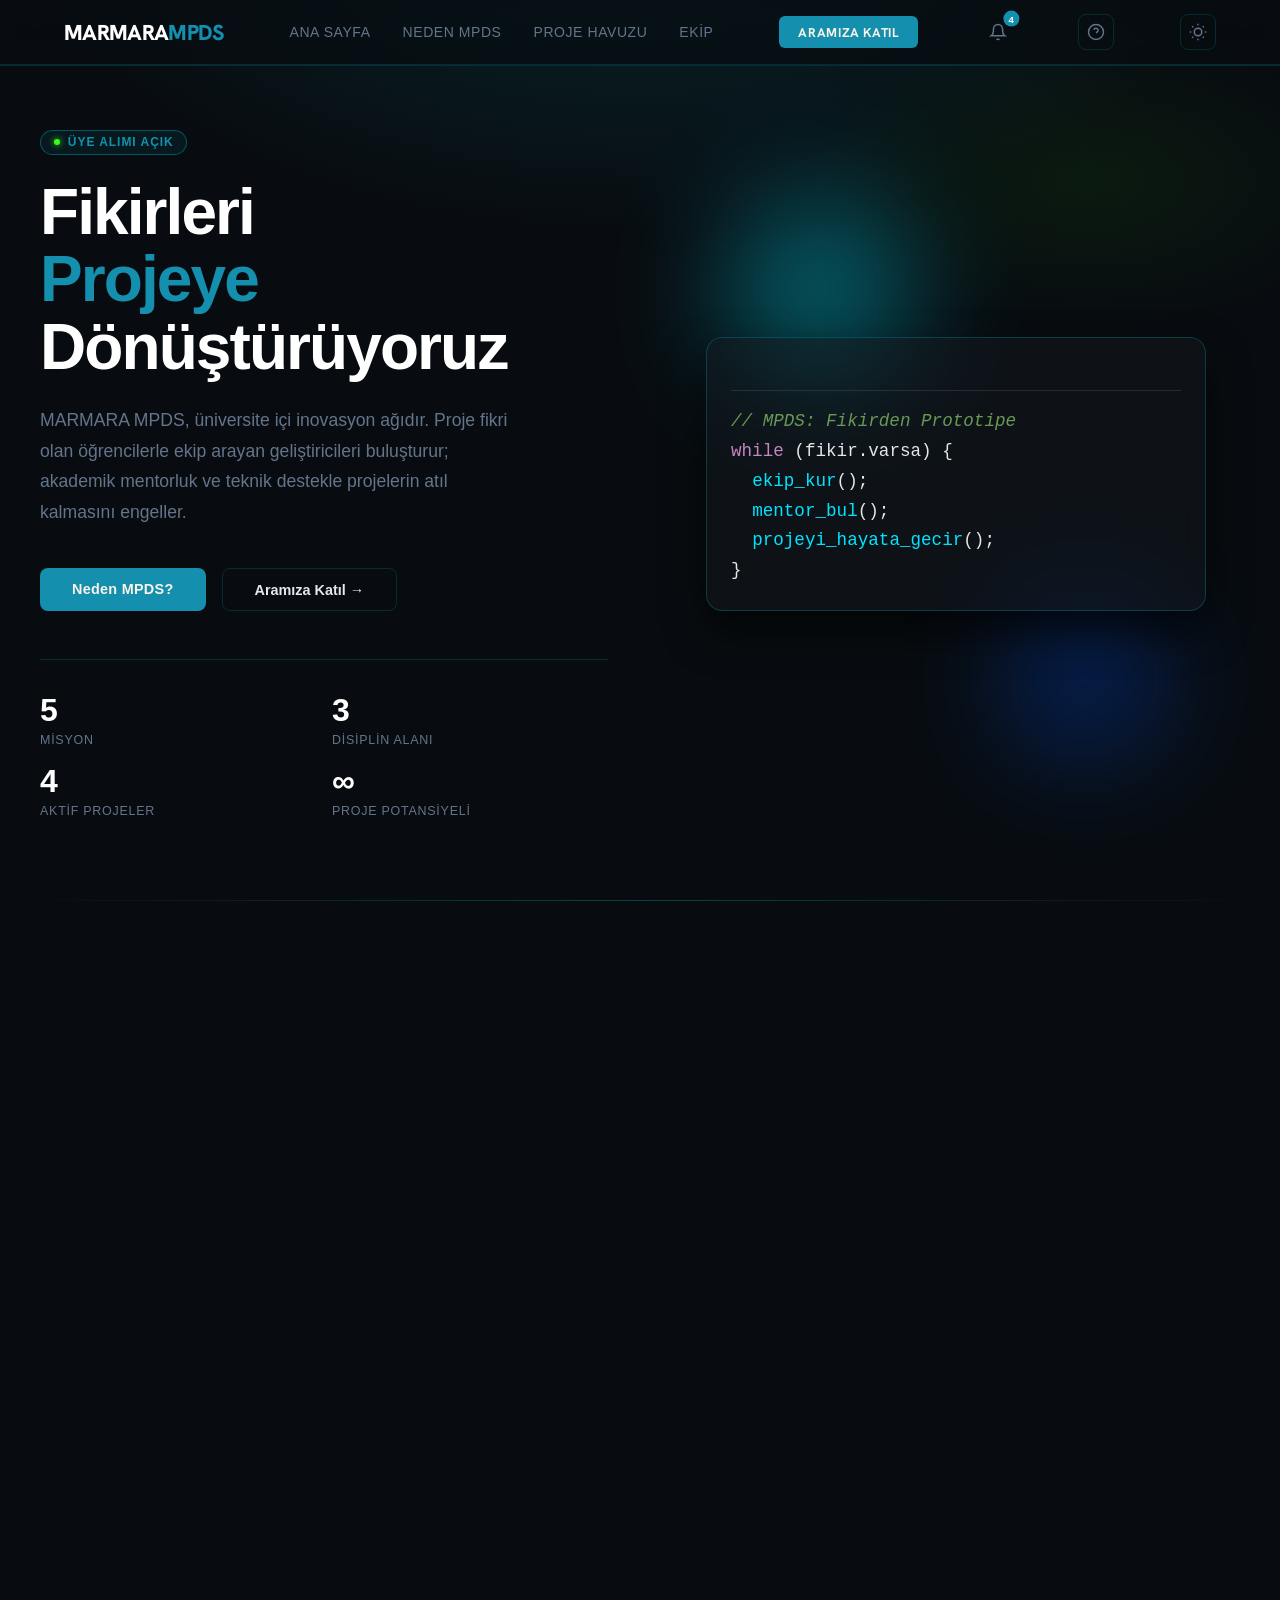
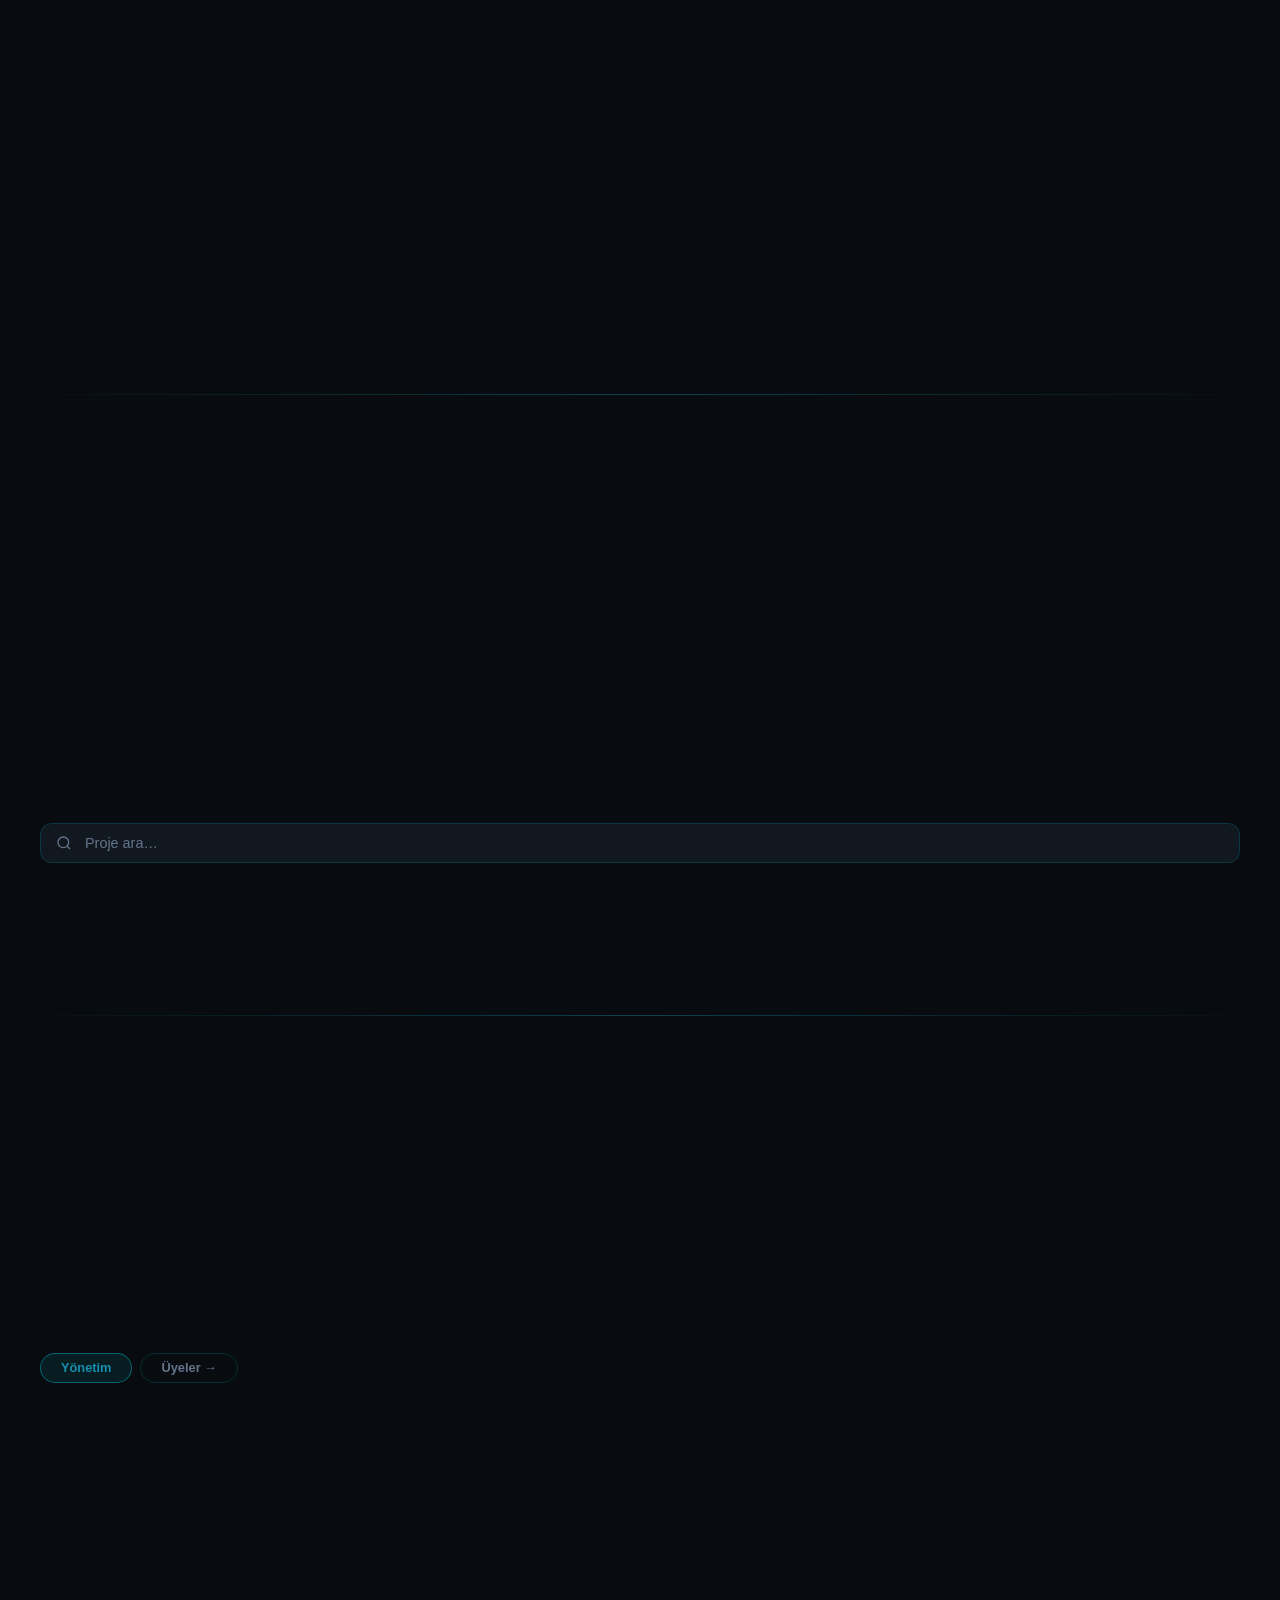
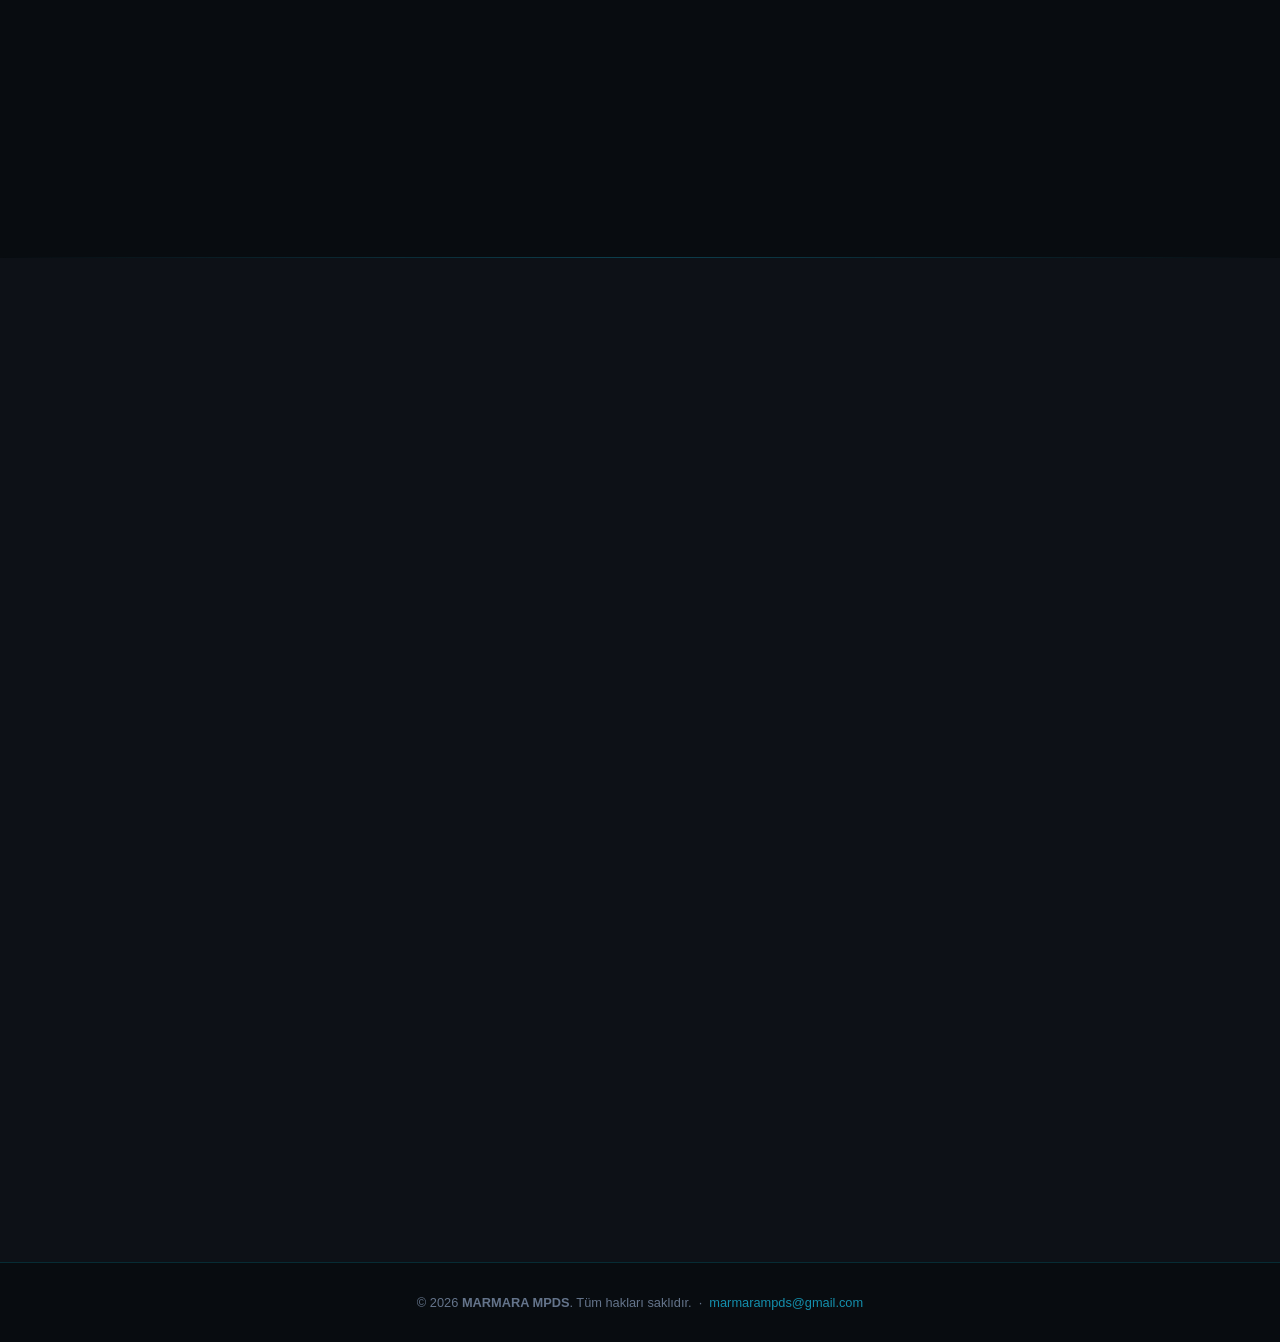
==== commit 2eb49528: "feat: sync navbar across all pages, fix mobile ann-dropdown, clean meta tags - uyeler.html & project" ====
--- a/index.html
+++ b/index.html
@@ -7,13 +7,13 @@
   <meta name="description" content="MARMARA MPDS — Marmara Üniversitesi bünyesinde proje fikri olan öğrencilerle ekip arayan geliştiricileri buluşturan inovasyon ağı.">
   <meta property="og:title" content="MARMARA MPDS">
   <meta property="og:description" content="Fikirleri Projeye Dönüştürüyoruz. Ekip kur, mentor bul, projeyi hayata geçir.">
-  <meta property="og:image" content="https://kayalarbk.github.io/MarmaraMPDS/favicon.png">
+  <meta property="og:image" content="https://kayalarbk.github.io/MarmaraMPDS/assets/images/a%C3%A7%C4%B1k%20mpds.png">
   <meta property="og:url" content="https://kayalarbk.github.io/MarmaraMPDS/">
   <meta property="og:type" content="website">
   <meta name="twitter:card" content="summary_large_image">
   <meta name="twitter:title" content="MARMARA MPDS">
   <meta name="twitter:description" content="Fikirleri Projeye Dönüştürüyoruz.">
-  <meta name="twitter:image" content="https://kayalarbk.github.io/MarmaraMPDS/favicon.png">
+  <meta name="twitter:image" content="https://kayalarbk.github.io/MarmaraMPDS/assets/images/a%C3%A7%C4%B1k%20mpds.png">
   <meta property="og:site_name" content="MARMARA MPDS">
   <link rel="preconnect" href="https://fonts.googleapis.com">
   <link rel="preconnect" href="https://fonts.gstatic.com" crossorigin>
@@ -201,7 +201,7 @@
 <section class="hero mesh-bg" id="hero">
   <div class="hero-inner">
     <div class="hero-content">
-      <div class="hero-badge"><span class="dot"></span> Kuruluş Aşamasında · Üye Alımı Açık</div>
+      <div class="hero-badge"><span class="dot"></span>Üye Alımı Açık</div>
       <h1>Fikirleri<br/><a href="#projects" class="hero-project-link">Projeye</a><br/>Dönüştürüyoruz</h1>
       <p>MARMARA MPDS, üniversite içi inovasyon ağıdır. Proje fikri olan öğrencilerle ekip arayan geliştiricileri buluşturur; akademik mentorluk ve teknik destekle projelerin atıl kalmasını engeller.</p>
       
@@ -253,15 +253,13 @@
 </section>
 <div class="glow-line"></div>
 
-<div class="glow-line"></div>
-
 <!-- ═══ NEDEN MPDS ═══ -->
 <section class="section" id="why">
   <div class="section-inner">
     <div class="reveal">
       <span class="section-label">// Misyonumuz</span>
       <h2 class="section-title">Neden <span style="color:var(--cyan)">MPDS</span>?</h2>
-      <p class="section-sub">Pek çok öğrencinin harika fikirleri var — ama ekip bulamadığı veya teknik bir engelde takıldığı için projeler çöpe gidiyor. MPDS bu kaybı önlemek için var.</p>
+      <p class="section-sub">Pek çok öğrencinin harika fikirleri var ama ekip bulamadığı veya teknik bir engelde takıldığı için projeler çöpe gidiyor. MPDS bu kaybı önlemek için var.</p>
     </div>
 
     <div class="why-grid">
@@ -333,6 +331,7 @@
         <p class="why-desc">"Proje Günleri" ve "Sosyal Demo Günleri" gibi etkinliklerle ekiplerin motivasyonunu yüksek tutar, ilerleyişlerini hızlandırırız. Sadece kod değil, topluluk da kuruyoruz.</p>
         <div class="why-tags">
           <span class="why-tag">Demo Day</span>
+          <span class="why-tag">Project Day</span>
           <span class="why-tag">Topluluk</span>
         </div>
       </div>
@@ -551,9 +550,9 @@
             <span class="checkbox-label">Mobile (iOS/Android)</span>
           </label>
           <label class="checkbox-item">
-            <input type="checkbox" value="Blockchain"/>
-            <div class="custom-checkbox"><svg viewBox="0 0 12 12" fill="none" stroke="currentColor" stroke-width="2.5"><polyline points="1.5,6 4.5,9 10.5,3"/></svg></div>
-            <span class="checkbox-label">Blockchain</span>
+            <input type="checkbox" value="Diğer"/>
+            <div class="custom-checkbox"><svg viewBox="0 0 12 12" fill="none" stroke="currentColor" stroke-width="2.5"><polyline points="1.5,6 4.5,9 10.5,3"/></svg></div>
+            <span class="checkbox-label">Diğer</span>
           </label>
         </div>
       </div>
--- a/css/style.css
+++ b/css/style.css
@@ -1997,8 +1997,23 @@
 
     @media (max-width: 768px) {
       .ann-dropdown {
-        width: calc(100vw - 3rem);
-        right: -4rem;
+        position: fixed;
+        top: 68px;
+        left: 1rem;
+        right: 1rem;
+        width: auto;
+        max-height: calc(100vh - 80px);
+        overflow-y: auto;
+        border-radius: 12px;
+      }
+      .ann-list {
+        max-height: 45vh;
+      }
+      .ann-calendar-wrap {
+        padding: .75rem 1rem;
+      }
+      .ann-upcoming-item {
+        padding: .5rem .5rem;
       }
     }
 
